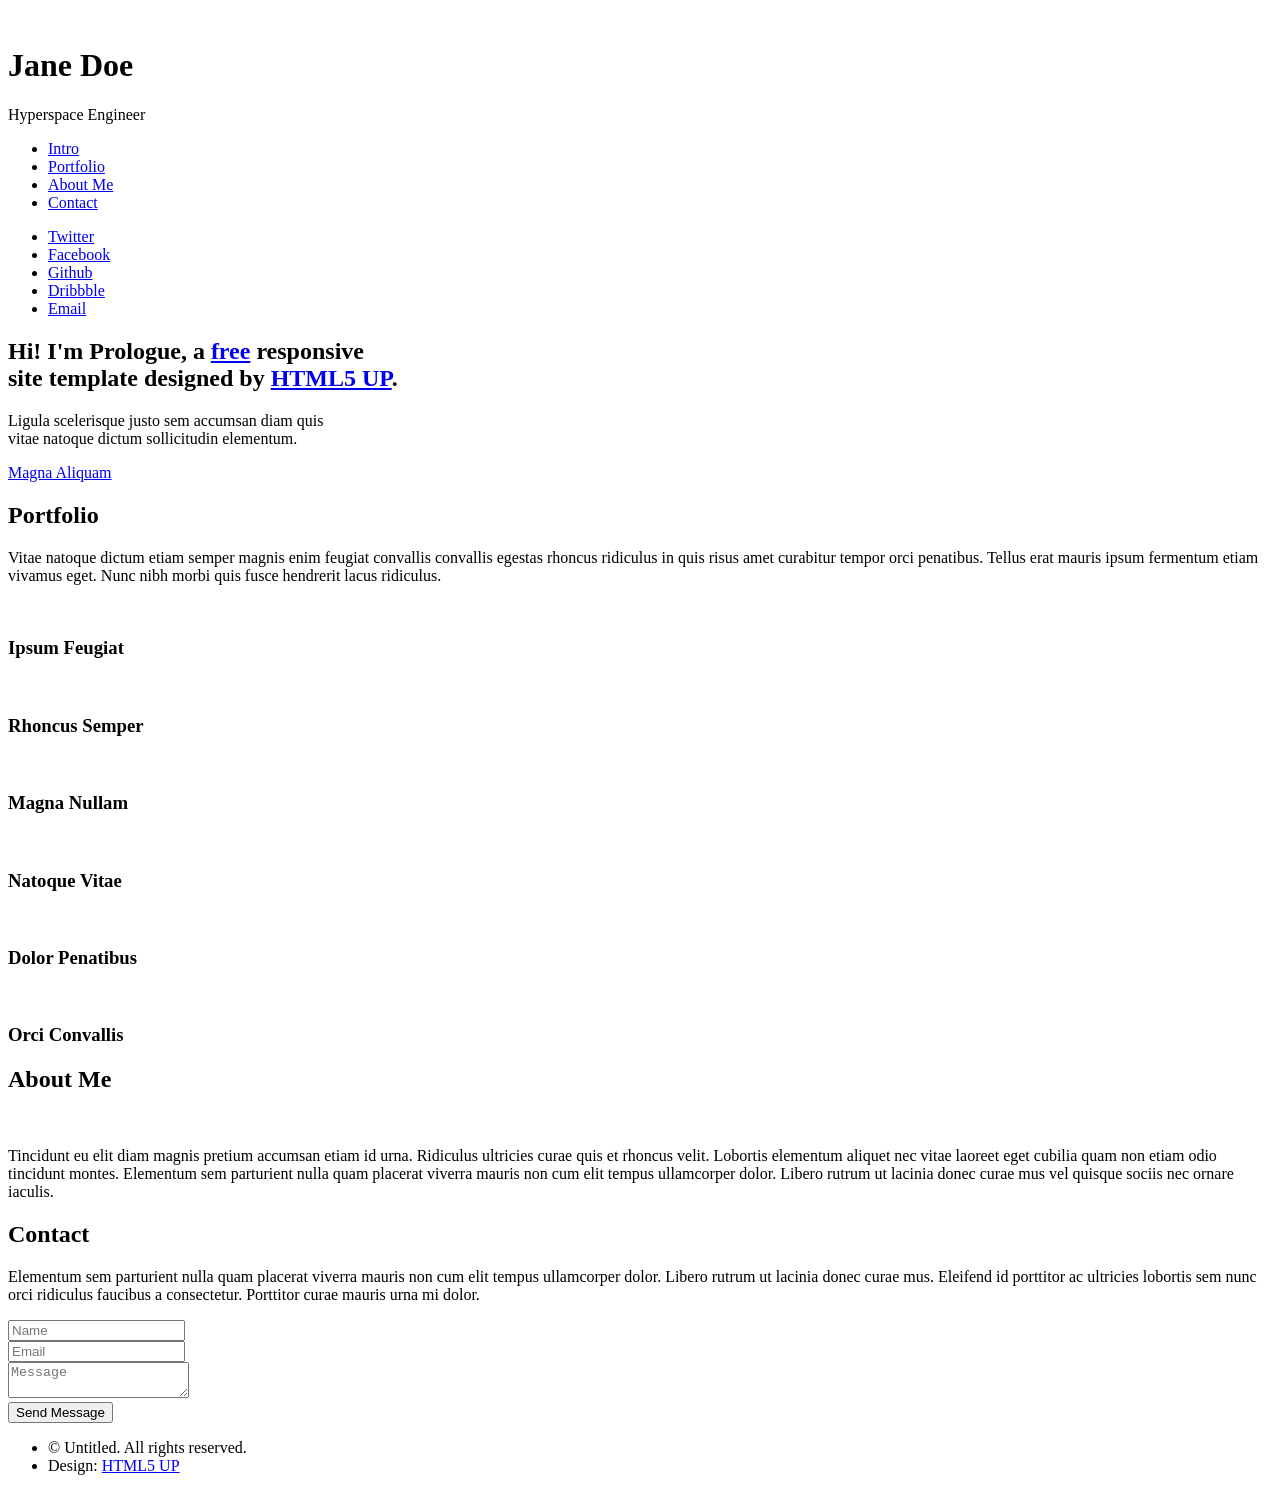
==== index.html @ d353c800 "first commit" ====
<!DOCTYPE HTML>
<!--
	Prologue by HTML5 UP
	html5up.net | @ajlkn
	Free for personal and commercial use under the CCA 3.0 license (html5up.net/license)
-->
<html>
	<head>
		<title>Prologue by HTML5 UP</title>
		<meta charset="utf-8" />
		<meta name="viewport" content="width=device-width, initial-scale=1, user-scalable=no" />
		<link rel="stylesheet" href="assets/css/main.css" />
	</head>
	<body class="is-preload">

		<!-- Header -->
			<div id="header">

				<div class="top">

					<!-- Logo -->
						<div id="logo">
							<span class="image avatar48"><img src="images/avatar.jpg" alt="" /></span>
							<h1 id="title">Jane Doe</h1>
							<p>Hyperspace Engineer</p>
						</div>

					<!-- Nav -->
						<nav id="nav">
							<ul>
								<li><a href="#top" id="top-link"><span class="icon solid fa-home">Intro</span></a></li>
								<li><a href="#portfolio" id="portfolio-link"><span class="icon solid fa-th">Portfolio</span></a></li>
								<li><a href="#about" id="about-link"><span class="icon solid fa-user">About Me</span></a></li>
								<li><a href="#contact" id="contact-link"><span class="icon solid fa-envelope">Contact</span></a></li>
							</ul>
						</nav>

				</div>

				<div class="bottom">

					<!-- Social Icons -->
						<ul class="icons">
							<li><a href="#" class="icon brands fa-twitter"><span class="label">Twitter</span></a></li>
							<li><a href="#" class="icon brands fa-facebook-f"><span class="label">Facebook</span></a></li>
							<li><a href="#" class="icon brands fa-github"><span class="label">Github</span></a></li>
							<li><a href="#" class="icon brands fa-dribbble"><span class="label">Dribbble</span></a></li>
							<li><a href="#" class="icon solid fa-envelope"><span class="label">Email</span></a></li>
						</ul>

				</div>

			</div>

		<!-- Main -->
			<div id="main">

				<!-- Intro -->
					<section id="top" class="one dark cover">
						<div class="container">

							<header>
								<h2 class="alt">Hi! I'm <strong>Prologue</strong>, a <a href="http://html5up.net/license">free</a> responsive<br />
								site template designed by <a href="http://html5up.net">HTML5 UP</a>.</h2>
								<p>Ligula scelerisque justo sem accumsan diam quis<br />
								vitae natoque dictum sollicitudin elementum.</p>
							</header>

							<footer>
								<a href="#portfolio" class="button scrolly">Magna Aliquam</a>
							</footer>

						</div>
					</section>

				<!-- Portfolio -->
					<section id="portfolio" class="two">
						<div class="container">

							<header>
								<h2>Portfolio</h2>
							</header>

							<p>Vitae natoque dictum etiam semper magnis enim feugiat convallis convallis
							egestas rhoncus ridiculus in quis risus amet curabitur tempor orci penatibus.
							Tellus erat mauris ipsum fermentum etiam vivamus eget. Nunc nibh morbi quis
							fusce hendrerit lacus ridiculus.</p>

							<div class="row">
								<div class="col-4 col-12-mobile">
									<article class="item">
										<a href="#" class="image fit"><img src="images/pic02.jpg" alt="" /></a>
										<header>
											<h3>Ipsum Feugiat</h3>
										</header>
									</article>
									<article class="item">
										<a href="#" class="image fit"><img src="images/pic03.jpg" alt="" /></a>
										<header>
											<h3>Rhoncus Semper</h3>
										</header>
									</article>
								</div>
								<div class="col-4 col-12-mobile">
									<article class="item">
										<a href="#" class="image fit"><img src="images/pic04.jpg" alt="" /></a>
										<header>
											<h3>Magna Nullam</h3>
										</header>
									</article>
									<article class="item">
										<a href="#" class="image fit"><img src="images/pic05.jpg" alt="" /></a>
										<header>
											<h3>Natoque Vitae</h3>
										</header>
									</article>
								</div>
								<div class="col-4 col-12-mobile">
									<article class="item">
										<a href="#" class="image fit"><img src="images/pic06.jpg" alt="" /></a>
										<header>
											<h3>Dolor Penatibus</h3>
										</header>
									</article>
									<article class="item">
										<a href="#" class="image fit"><img src="images/pic07.jpg" alt="" /></a>
										<header>
											<h3>Orci Convallis</h3>
										</header>
									</article>
								</div>
							</div>

						</div>
					</section>

				<!-- About Me -->
					<section id="about" class="three">
						<div class="container">

							<header>
								<h2>About Me</h2>
							</header>

							<a href="#" class="image featured"><img src="images/pic08.jpg" alt="" /></a>

							<p>Tincidunt eu elit diam magnis pretium accumsan etiam id urna. Ridiculus
							ultricies curae quis et rhoncus velit. Lobortis elementum aliquet nec vitae
							laoreet eget cubilia quam non etiam odio tincidunt montes. Elementum sem
							parturient nulla quam placerat viverra mauris non cum elit tempus ullamcorper
							dolor. Libero rutrum ut lacinia donec curae mus vel quisque sociis nec
							ornare iaculis.</p>

						</div>
					</section>

				<!-- Contact -->
					<section id="contact" class="four">
						<div class="container">

							<header>
								<h2>Contact</h2>
							</header>

							<p>Elementum sem parturient nulla quam placerat viverra
							mauris non cum elit tempus ullamcorper dolor. Libero rutrum ut lacinia
							donec curae mus. Eleifend id porttitor ac ultricies lobortis sem nunc
							orci ridiculus faucibus a consectetur. Porttitor curae mauris urna mi dolor.</p>

							<form method="post" action="#">
								<div class="row">
									<div class="col-6 col-12-mobile"><input type="text" name="name" placeholder="Name" /></div>
									<div class="col-6 col-12-mobile"><input type="text" name="email" placeholder="Email" /></div>
									<div class="col-12">
										<textarea name="message" placeholder="Message"></textarea>
									</div>
									<div class="col-12">
										<input type="submit" value="Send Message" />
									</div>
								</div>
							</form>

						</div>
					</section>

			</div>

		<!-- Footer -->
			<div id="footer">

				<!-- Copyright -->
					<ul class="copyright">
						<li>&copy; Untitled. All rights reserved.</li><li>Design: <a href="http://html5up.net">HTML5 UP</a></li>
					</ul>

			</div>

		<!-- Scripts -->
			<script src="assets/js/jquery.min.js"></script>
			<script src="assets/js/jquery.scrolly.min.js"></script>
			<script src="assets/js/jquery.scrollex.min.js"></script>
			<script src="assets/js/browser.min.js"></script>
			<script src="assets/js/breakpoints.min.js"></script>
			<script src="assets/js/util.js"></script>
			<script src="assets/js/main.js"></script>

	</body>
</html>
---- assets/css/main.css ----
@import url("fontawesome-all.min.css");
@import url("https://fonts.googleapis.com/css?family=Source+Sans+Pro:300,300italic,400,600");

/*
	Prologue by HTML5 UP
	html5up.net | @ajlkn
	Free for personal and commercial use under the CCA 3.0 license (html5up.net/license)
*/

html, body, div, span, applet, object,
iframe, h1, h2, h3, h4, h5, h6, p, blockquote,
pre, a, abbr, acronym, address, big, cite,
code, del, dfn, em, img, ins, kbd, q, s, samp,
small, strike, strong, sub, sup, tt, var, b,
u, i, center, dl, dt, dd, ol, ul, li, fieldset,
form, label, legend, table, caption, tbody,
tfoot, thead, tr, th, td, article, aside,
canvas, details, embed, figure, figcaption,
footer, header, hgroup, menu, nav, output, ruby,
section, summary, time, mark, audio, video {
	margin: 0;
	padding: 0;
	border: 0;
	font-size: 100%;
	font: inherit;
	vertical-align: baseline;}

article, aside, details, figcaption, figure,
footer, header, hgroup, menu, nav, section {
	display: block;}

body {
	line-height: 1;
}

ol, ul {
	list-style: none;
}

blockquote, q {
	quotes: none;
}

	blockquote:before, blockquote:after, q:before, q:after {
		content: '';
		content: none;
	}

table {
	border-collapse: collapse;
	border-spacing: 0;
}

body {
	-webkit-text-size-adjust: none;
}

mark {
	background-color: transparent;
	color: inherit;
}

input::-moz-focus-inner {
	border: 0;
	padding: 0;
}

input, select, textarea {
	-moz-appearance: none;
	-webkit-appearance: none;
	-ms-appearance: none;
	appearance: none;
}

/* Basic */

	html {
		box-sizing: border-box;
	}

	*, *:before, *:after {
		box-sizing: inherit;
	}

	body {
		background: #fff;
		font-family: 'Source Sans Pro', sans-serif;
		font-size: 19pt;
		font-weight: 300;
		line-height: 1.75em;
		color: #888;
	}

		body.is-preload *, body.is-preload *:before, body.is-preload *:after {
			-moz-animation: none !important;
			-webkit-animation: none !important;
			-ms-animation: none !important;
			animation: none !important;
			-moz-transition: none !important;
			-webkit-transition: none !important;
			-ms-transition: none !important;
			transition: none !important;
		}

	input, textarea, select {
		font-family: 'Source Sans Pro', sans-serif;
		font-size: 19pt;
		font-weight: 300;
		line-height: 1.75em;
		color: #888;
	}

	h1, h2, h3, h4, h5, h6 {
		font-weight: 300;
		color: #666;
		line-height: 1.5em;
	}

	h1 a, h2 a, h3 a, h4 a, h5 a, h6 a {
		color: inherit;
		text-decoration: none;
	}

		h1 a strong, h2 a strong, h3 a strong, h4 a strong, h5 a strong, h6 a strong {
			color: #333;
		}

	h2 {
		font-size: 2em;
		letter-spacing: -1px;
	}

		h2.alt {
			color: #888;
		}

			h2.alt strong {
				color: #666;
			}

	h3 {
		font-size: 1.5em;
	}

	header {
		margin: 0 0 2em 0;
	}

		header > p {
			margin: 1em 0 0 0;
		}

	footer {
		margin: 2em 0 0 0;
	}

	strong, b {
		font-weight: 300;
		color: #666;
	}

	em, i {
		font-style: italic;
	}

	a {
		text-decoration: none;
		color: inherit;
		border-bottom: dotted 1px rgba(128, 128, 128, 0.5);
		-moz-transition: color 0.35s ease-in-out, border-bottom-color 0.35s ease-in-out;
		-webkit-transition: color 0.35s ease-in-out, border-bottom-color 0.35s ease-in-out;
		-ms-transition: color 0.35s ease-in-out, border-bottom-color 0.35s ease-in-out;
		transition: color 0.35s ease-in-out, border-bottom-color 0.35s ease-in-out;
		outline: 0;
	}

		a:hover {
			color: #E27689;
			border-bottom-color: rgba(255, 255, 255, 0);
		}

	sub {
		position: relative;
		top: 0.5em;
		font-size: 0.8em;
	}

	sup {
		position: relative;
		top: -0.5em;
		font-size: 0.8em;
	}

	hr {
		border: 0;
		border-top: solid 1px #ddd;
	}

	blockquote {
		border-left: solid 0.5em #ddd;
		padding: 1em 0 1em 2em;
		font-style: italic;
	}

	p, ul, ol, dl, table {
		margin-bottom: 2em;
	}

	br.clear {
		clear: both;
	}

/* Container */

	.container {
		margin: 0 auto;
		max-width: 100%;
		width: 1400px;
	}

		@media screen and (min-width: 961px) and (max-width: 1880px) {

			.container {
				width: 1200px;
			}

		}

		@media screen and (min-width: 961px) and (max-width: 1620px) {

			.container {
				width: 960px;
			}

		}

		@media screen and (min-width: 961px) and (max-width: 1320px) {

			.container {
				width: 100%;
			}

		}

		@media screen and (max-width: 960px) {

			.container {
				width: 100%;
			}

		}

		@media screen and (max-width: 736px) {

			.container {
				width: 100%;
			}

		}

/* Row */

	.row {
		display: flex;
		flex-wrap: wrap;
		box-sizing: border-box;
		align-items: stretch;
	}

		.row > * {
			box-sizing: border-box;
		}

		.row.gtr-uniform > * > :last-child {
			margin-bottom: 0;
		}

		.row.aln-left {
			justify-content: flex-start;
		}

		.row.aln-center {
			justify-content: center;
		}

		.row.aln-right {
			justify-content: flex-end;
		}

		.row.aln-top {
			align-items: flex-start;
		}

		.row.aln-middle {
			align-items: center;
		}

		.row.aln-bottom {
			align-items: flex-end;
		}

		.row > .imp {
			order: -1;
		}

		.row > .col-1 {
			width: 8.33333%;
		}

		.row > .off-1 {
			margin-left: 8.33333%;
		}

		.row > .col-2 {
			width: 16.66667%;
		}

		.row > .off-2 {
			margin-left: 16.66667%;
		}

		.row > .col-3 {
			width: 25%;
		}

		.row > .off-3 {
			margin-left: 25%;
		}

		.row > .col-4 {
			width: 33.33333%;
		}

		.row > .off-4 {
			margin-left: 33.33333%;
		}

		.row > .col-5 {
			width: 41.66667%;
		}

		.row > .off-5 {
			margin-left: 41.66667%;
		}

		.row > .col-6 {
			width: 50%;
		}

		.row > .off-6 {
			margin-left: 50%;
		}

		.row > .col-7 {
			width: 58.33333%;
		}

		.row > .off-7 {
			margin-left: 58.33333%;
		}

		.row > .col-8 {
			width: 66.66667%;
		}

		.row > .off-8 {
			margin-left: 66.66667%;
		}

		.row > .col-9 {
			width: 75%;
		}

		.row > .off-9 {
			margin-left: 75%;
		}

		.row > .col-10 {
			width: 83.33333%;
		}

		.row > .off-10 {
			margin-left: 83.33333%;
		}

		.row > .col-11 {
			width: 91.66667%;
		}

		.row > .off-11 {
			margin-left: 91.66667%;
		}

		.row > .col-12 {
			width: 100%;
		}

		.row > .off-12 {
			margin-left: 100%;
		}

		.row.gtr-0 {
			margin-top: 0px;
			margin-left: 0px;
		}

			.row.gtr-0 > * {
				padding: 0px 0 0 0px;
			}

			.row.gtr-0.gtr-uniform {
				margin-top: 0px;
			}

				.row.gtr-0.gtr-uniform > * {
					padding-top: 0px;
				}

		.row.gtr-25 {
			margin-top: -10px;
			margin-left: -10px;
		}

			.row.gtr-25 > * {
				padding: 10px 0 0 10px;
			}

			.row.gtr-25.gtr-uniform {
				margin-top: -10px;
			}

				.row.gtr-25.gtr-uniform > * {
					padding-top: 10px;
				}

		.row.gtr-50 {
			margin-top: -20px;
			margin-left: -20px;
		}

			.row.gtr-50 > * {
				padding: 20px 0 0 20px;
			}

			.row.gtr-50.gtr-uniform {
				margin-top: -20px;
			}

				.row.gtr-50.gtr-uniform > * {
					padding-top: 20px;
				}

		.row {
			margin-top: -40px;
			margin-left: -40px;
		}

			.row > * {
				padding: 40px 0 0 40px;
			}

			.row.gtr-uniform {
				margin-top: -40px;
			}

				.row.gtr-uniform > * {
					padding-top: 40px;
				}

		.row.gtr-150 {
			margin-top: -60px;
			margin-left: -60px;
		}

			.row.gtr-150 > * {
				padding: 60px 0 0 60px;
			}

			.row.gtr-150.gtr-uniform {
				margin-top: -60px;
			}

				.row.gtr-150.gtr-uniform > * {
					padding-top: 60px;
				}

		.row.gtr-200 {
			margin-top: -80px;
			margin-left: -80px;
		}

			.row.gtr-200 > * {
				padding: 80px 0 0 80px;
			}

			.row.gtr-200.gtr-uniform {
				margin-top: -80px;
			}

				.row.gtr-200.gtr-uniform > * {
					padding-top: 80px;
				}

		@media screen and (min-width: 961px) and (max-width: 1880px) {

			.row {
				display: flex;
				flex-wrap: wrap;
				box-sizing: border-box;
				align-items: stretch;
			}

				.row > * {
					box-sizing: border-box;
				}

				.row.gtr-uniform > * > :last-child {
					margin-bottom: 0;
				}

				.row.aln-left {
					justify-content: flex-start;
				}

				.row.aln-center {
					justify-content: center;
				}

				.row.aln-right {
					justify-content: flex-end;
				}

				.row.aln-top {
					align-items: flex-start;
				}

				.row.aln-middle {
					align-items: center;
				}

				.row.aln-bottom {
					align-items: flex-end;
				}

				.row > .imp-wide {
					order: -1;
				}

				.row > .col-1-wide {
					width: 8.33333%;
				}

				.row > .off-1-wide {
					margin-left: 8.33333%;
				}

				.row > .col-2-wide {
					width: 16.66667%;
				}

				.row > .off-2-wide {
					margin-left: 16.66667%;
				}

				.row > .col-3-wide {
					width: 25%;
				}

				.row > .off-3-wide {
					margin-left: 25%;
				}

				.row > .col-4-wide {
					width: 33.33333%;
				}

				.row > .off-4-wide {
					margin-left: 33.33333%;
				}

				.row > .col-5-wide {
					width: 41.66667%;
				}

				.row > .off-5-wide {
					margin-left: 41.66667%;
				}

				.row > .col-6-wide {
					width: 50%;
				}

				.row > .off-6-wide {
					margin-left: 50%;
				}

				.row > .col-7-wide {
					width: 58.33333%;
				}

				.row > .off-7-wide {
					margin-left: 58.33333%;
				}

				.row > .col-8-wide {
					width: 66.66667%;
				}

				.row > .off-8-wide {
					margin-left: 66.66667%;
				}

				.row > .col-9-wide {
					width: 75%;
				}

				.row > .off-9-wide {
					margin-left: 75%;
				}

				.row > .col-10-wide {
					width: 83.33333%;
				}

				.row > .off-10-wide {
					margin-left: 83.33333%;
				}

				.row > .col-11-wide {
					width: 91.66667%;
				}

				.row > .off-11-wide {
					margin-left: 91.66667%;
				}

				.row > .col-12-wide {
					width: 100%;
				}

				.row > .off-12-wide {
					margin-left: 100%;
				}

				.row.gtr-0 {
					margin-top: 0px;
					margin-left: 0px;
				}

					.row.gtr-0 > * {
						padding: 0px 0 0 0px;
					}

					.row.gtr-0.gtr-uniform {
						margin-top: 0px;
					}

						.row.gtr-0.gtr-uniform > * {
							padding-top: 0px;
						}

				.row.gtr-25 {
					margin-top: -10px;
					margin-left: -10px;
				}

					.row.gtr-25 > * {
						padding: 10px 0 0 10px;
					}

					.row.gtr-25.gtr-uniform {
						margin-top: -10px;
					}

						.row.gtr-25.gtr-uniform > * {
							padding-top: 10px;
						}

				.row.gtr-50 {
					margin-top: -20px;
					margin-left: -20px;
				}

					.row.gtr-50 > * {
						padding: 20px 0 0 20px;
					}

					.row.gtr-50.gtr-uniform {
						margin-top: -20px;
					}

						.row.gtr-50.gtr-uniform > * {
							padding-top: 20px;
						}

				.row {
					margin-top: -40px;
					margin-left: -40px;
				}

					.row > * {
						padding: 40px 0 0 40px;
					}

					.row.gtr-uniform {
						margin-top: -40px;
					}

						.row.gtr-uniform > * {
							padding-top: 40px;
						}

				.row.gtr-150 {
					margin-top: -60px;
					margin-left: -60px;
				}

					.row.gtr-150 > * {
						padding: 60px 0 0 60px;
					}

					.row.gtr-150.gtr-uniform {
						margin-top: -60px;
					}

						.row.gtr-150.gtr-uniform > * {
							padding-top: 60px;
						}

				.row.gtr-200 {
					margin-top: -80px;
					margin-left: -80px;
				}

					.row.gtr-200 > * {
						padding: 80px 0 0 80px;
					}

					.row.gtr-200.gtr-uniform {
						margin-top: -80px;
					}

						.row.gtr-200.gtr-uniform > * {
							padding-top: 80px;
						}

		}

		@media screen and (min-width: 961px) and (max-width: 1620px) {

			.row {
				display: flex;
				flex-wrap: wrap;
				box-sizing: border-box;
				align-items: stretch;
			}

				.row > * {
					box-sizing: border-box;
				}

				.row.gtr-uniform > * > :last-child {
					margin-bottom: 0;
				}

				.row.aln-left {
					justify-content: flex-start;
				}

				.row.aln-center {
					justify-content: center;
				}

				.row.aln-right {
					justify-content: flex-end;
				}

				.row.aln-top {
					align-items: flex-start;
				}

				.row.aln-middle {
					align-items: center;
				}

				.row.aln-bottom {
					align-items: flex-end;
				}

				.row > .imp-normal {
					order: -1;
				}

				.row > .col-1-normal {
					width: 8.33333%;
				}

				.row > .off-1-normal {
					margin-left: 8.33333%;
				}

				.row > .col-2-normal {
					width: 16.66667%;
				}

				.row > .off-2-normal {
					margin-left: 16.66667%;
				}

				.row > .col-3-normal {
					width: 25%;
				}

				.row > .off-3-normal {
					margin-left: 25%;
				}

				.row > .col-4-normal {
					width: 33.33333%;
				}

				.row > .off-4-normal {
					margin-left: 33.33333%;
				}

				.row > .col-5-normal {
					width: 41.66667%;
				}

				.row > .off-5-normal {
					margin-left: 41.66667%;
				}

				.row > .col-6-normal {
					width: 50%;
				}

				.row > .off-6-normal {
					margin-left: 50%;
				}

				.row > .col-7-normal {
					width: 58.33333%;
				}

				.row > .off-7-normal {
					margin-left: 58.33333%;
				}

				.row > .col-8-normal {
					width: 66.66667%;
				}

				.row > .off-8-normal {
					margin-left: 66.66667%;
				}

				.row > .col-9-normal {
					width: 75%;
				}

				.row > .off-9-normal {
					margin-left: 75%;
				}

				.row > .col-10-normal {
					width: 83.33333%;
				}

				.row > .off-10-normal {
					margin-left: 83.33333%;
				}

				.row > .col-11-normal {
					width: 91.66667%;
				}

				.row > .off-11-normal {
					margin-left: 91.66667%;
				}

				.row > .col-12-normal {
					width: 100%;
				}

				.row > .off-12-normal {
					margin-left: 100%;
				}

				.row.gtr-0 {
					margin-top: 0px;
					margin-left: 0px;
				}

					.row.gtr-0 > * {
						padding: 0px 0 0 0px;
					}

					.row.gtr-0.gtr-uniform {
						margin-top: 0px;
					}

						.row.gtr-0.gtr-uniform > * {
							padding-top: 0px;
						}

				.row.gtr-25 {
					margin-top: -10px;
					margin-left: -10px;
				}

					.row.gtr-25 > * {
						padding: 10px 0 0 10px;
					}

					.row.gtr-25.gtr-uniform {
						margin-top: -10px;
					}

						.row.gtr-25.gtr-uniform > * {
							padding-top: 10px;
						}

				.row.gtr-50 {
					margin-top: -20px;
					margin-left: -20px;
				}

					.row.gtr-50 > * {
						padding: 20px 0 0 20px;
					}

					.row.gtr-50.gtr-uniform {
						margin-top: -20px;
					}

						.row.gtr-50.gtr-uniform > * {
							padding-top: 20px;
						}

				.row {
					margin-top: -40px;
					margin-left: -40px;
				}

					.row > * {
						padding: 40px 0 0 40px;
					}

					.row.gtr-uniform {
						margin-top: -40px;
					}

						.row.gtr-uniform > * {
							padding-top: 40px;
						}

				.row.gtr-150 {
					margin-top: -60px;
					margin-left: -60px;
				}

					.row.gtr-150 > * {
						padding: 60px 0 0 60px;
					}

					.row.gtr-150.gtr-uniform {
						margin-top: -60px;
					}

						.row.gtr-150.gtr-uniform > * {
							padding-top: 60px;
						}

				.row.gtr-200 {
					margin-top: -80px;
					margin-left: -80px;
				}

					.row.gtr-200 > * {
						padding: 80px 0 0 80px;
					}

					.row.gtr-200.gtr-uniform {
						margin-top: -80px;
					}

						.row.gtr-200.gtr-uniform > * {
							padding-top: 80px;
						}

		}

		@media screen and (min-width: 961px) and (max-width: 1320px) {

			.row {
				display: flex;
				flex-wrap: wrap;
				box-sizing: border-box;
				align-items: stretch;
			}

				.row > * {
					box-sizing: border-box;
				}

				.row.gtr-uniform > * > :last-child {
					margin-bottom: 0;
				}

				.row.aln-left {
					justify-content: flex-start;
				}

				.row.aln-center {
					justify-content: center;
				}

				.row.aln-right {
					justify-content: flex-end;
				}

				.row.aln-top {
					align-items: flex-start;
				}

				.row.aln-middle {
					align-items: center;
				}

				.row.aln-bottom {
					align-items: flex-end;
				}

				.row > .imp-narrow {
					order: -1;
				}

				.row > .col-1-narrow {
					width: 8.33333%;
				}

				.row > .off-1-narrow {
					margin-left: 8.33333%;
				}

				.row > .col-2-narrow {
					width: 16.66667%;
				}

				.row > .off-2-narrow {
					margin-left: 16.66667%;
				}

				.row > .col-3-narrow {
					width: 25%;
				}

				.row > .off-3-narrow {
					margin-left: 25%;
				}

				.row > .col-4-narrow {
					width: 33.33333%;
				}

				.row > .off-4-narrow {
					margin-left: 33.33333%;
				}

				.row > .col-5-narrow {
					width: 41.66667%;
				}

				.row > .off-5-narrow {
					margin-left: 41.66667%;
				}

				.row > .col-6-narrow {
					width: 50%;
				}

				.row > .off-6-narrow {
					margin-left: 50%;
				}

				.row > .col-7-narrow {
					width: 58.33333%;
				}

				.row > .off-7-narrow {
					margin-left: 58.33333%;
				}

				.row > .col-8-narrow {
					width: 66.66667%;
				}

				.row > .off-8-narrow {
					margin-left: 66.66667%;
				}

				.row > .col-9-narrow {
					width: 75%;
				}

				.row > .off-9-narrow {
					margin-left: 75%;
				}

				.row > .col-10-narrow {
					width: 83.33333%;
				}

				.row > .off-10-narrow {
					margin-left: 83.33333%;
				}

				.row > .col-11-narrow {
					width: 91.66667%;
				}

				.row > .off-11-narrow {
					margin-left: 91.66667%;
				}

				.row > .col-12-narrow {
					width: 100%;
				}

				.row > .off-12-narrow {
					margin-left: 100%;
				}

				.row.gtr-0 {
					margin-top: 0px;
					margin-left: 0px;
				}

					.row.gtr-0 > * {
						padding: 0px 0 0 0px;
					}

					.row.gtr-0.gtr-uniform {
						margin-top: 0px;
					}

						.row.gtr-0.gtr-uniform > * {
							padding-top: 0px;
						}

				.row.gtr-25 {
					margin-top: -5px;
					margin-left: -5px;
				}

					.row.gtr-25 > * {
						padding: 5px 0 0 5px;
					}

					.row.gtr-25.gtr-uniform {
						margin-top: -5px;
					}

						.row.gtr-25.gtr-uniform > * {
							padding-top: 5px;
						}

				.row.gtr-50 {
					margin-top: -10px;
					margin-left: -10px;
				}

					.row.gtr-50 > * {
						padding: 10px 0 0 10px;
					}

					.row.gtr-50.gtr-uniform {
						margin-top: -10px;
					}

						.row.gtr-50.gtr-uniform > * {
							padding-top: 10px;
						}

				.row {
					margin-top: -20px;
					margin-left: -20px;
				}

					.row > * {
						padding: 20px 0 0 20px;
					}

					.row.gtr-uniform {
						margin-top: -20px;
					}

						.row.gtr-uniform > * {
							padding-top: 20px;
						}

				.row.gtr-150 {
					margin-top: -30px;
					margin-left: -30px;
				}

					.row.gtr-150 > * {
						padding: 30px 0 0 30px;
					}

					.row.gtr-150.gtr-uniform {
						margin-top: -30px;
					}

						.row.gtr-150.gtr-uniform > * {
							padding-top: 30px;
						}

				.row.gtr-200 {
					margin-top: -40px;
					margin-left: -40px;
				}

					.row.gtr-200 > * {
						padding: 40px 0 0 40px;
					}

					.row.gtr-200.gtr-uniform {
						margin-top: -40px;
					}

						.row.gtr-200.gtr-uniform > * {
							padding-top: 40px;
						}

		}

		@media screen and (max-width: 960px) {

			.row {
				display: flex;
				flex-wrap: wrap;
				box-sizing: border-box;
				align-items: stretch;
			}

				.row > * {
					box-sizing: border-box;
				}

				.row.gtr-uniform > * > :last-child {
					margin-bottom: 0;
				}

				.row.aln-left {
					justify-content: flex-start;
				}

				.row.aln-center {
					justify-content: center;
				}

				.row.aln-right {
					justify-content: flex-end;
				}

				.row.aln-top {
					align-items: flex-start;
				}

				.row.aln-middle {
					align-items: center;
				}

				.row.aln-bottom {
					align-items: flex-end;
				}

				.row > .imp-narrower {
					order: -1;
				}

				.row > .col-1-narrower {
					width: 8.33333%;
				}

				.row > .off-1-narrower {
					margin-left: 8.33333%;
				}

				.row > .col-2-narrower {
					width: 16.66667%;
				}

				.row > .off-2-narrower {
					margin-left: 16.66667%;
				}

				.row > .col-3-narrower {
					width: 25%;
				}

				.row > .off-3-narrower {
					margin-left: 25%;
				}

				.row > .col-4-narrower {
					width: 33.33333%;
				}

				.row > .off-4-narrower {
					margin-left: 33.33333%;
				}

				.row > .col-5-narrower {
					width: 41.66667%;
				}

				.row > .off-5-narrower {
					margin-left: 41.66667%;
				}

				.row > .col-6-narrower {
					width: 50%;
				}

				.row > .off-6-narrower {
					margin-left: 50%;
				}

				.row > .col-7-narrower {
					width: 58.33333%;
				}

				.row > .off-7-narrower {
					margin-left: 58.33333%;
				}

				.row > .col-8-narrower {
					width: 66.66667%;
				}

				.row > .off-8-narrower {
					margin-left: 66.66667%;
				}

				.row > .col-9-narrower {
					width: 75%;
				}

				.row > .off-9-narrower {
					margin-left: 75%;
				}

				.row > .col-10-narrower {
					width: 83.33333%;
				}

				.row > .off-10-narrower {
					margin-left: 83.33333%;
				}

				.row > .col-11-narrower {
					width: 91.66667%;
				}

				.row > .off-11-narrower {
					margin-left: 91.66667%;
				}

				.row > .col-12-narrower {
					width: 100%;
				}

				.row > .off-12-narrower {
					margin-left: 100%;
				}

				.row.gtr-0 {
					margin-top: 0px;
					margin-left: 0px;
				}

					.row.gtr-0 > * {
						padding: 0px 0 0 0px;
					}

					.row.gtr-0.gtr-uniform {
						margin-top: 0px;
					}

						.row.gtr-0.gtr-uniform > * {
							padding-top: 0px;
						}

				.row.gtr-25 {
					margin-top: -5px;
					margin-left: -5px;
				}

					.row.gtr-25 > * {
						padding: 5px 0 0 5px;
					}

					.row.gtr-25.gtr-uniform {
						margin-top: -5px;
					}

						.row.gtr-25.gtr-uniform > * {
							padding-top: 5px;
						}

				.row.gtr-50 {
					margin-top: -10px;
					margin-left: -10px;
				}

					.row.gtr-50 > * {
						padding: 10px 0 0 10px;
					}

					.row.gtr-50.gtr-uniform {
						margin-top: -10px;
					}

						.row.gtr-50.gtr-uniform > * {
							padding-top: 10px;
						}

				.row {
					margin-top: -20px;
					margin-left: -20px;
				}

					.row > * {
						padding: 20px 0 0 20px;
					}

					.row.gtr-uniform {
						margin-top: -20px;
					}

						.row.gtr-uniform > * {
							padding-top: 20px;
						}

				.row.gtr-150 {
					margin-top: -30px;
					margin-left: -30px;
				}

					.row.gtr-150 > * {
						padding: 30px 0 0 30px;
					}

					.row.gtr-150.gtr-uniform {
						margin-top: -30px;
					}

						.row.gtr-150.gtr-uniform > * {
							padding-top: 30px;
						}

				.row.gtr-200 {
					margin-top: -40px;
					margin-left: -40px;
				}

					.row.gtr-200 > * {
						padding: 40px 0 0 40px;
					}

					.row.gtr-200.gtr-uniform {
						margin-top: -40px;
					}

						.row.gtr-200.gtr-uniform > * {
							padding-top: 40px;
						}

		}

		@media screen and (max-width: 736px) {

			.row {
				display: flex;
				flex-wrap: wrap;
				box-sizing: border-box;
				align-items: stretch;
			}

				.row > * {
					box-sizing: border-box;
				}

				.row.gtr-uniform > * > :last-child {
					margin-bottom: 0;
				}

				.row.aln-left {
					justify-content: flex-start;
				}

				.row.aln-center {
					justify-content: center;
				}

				.row.aln-right {
					justify-content: flex-end;
				}

				.row.aln-top {
					align-items: flex-start;
				}

				.row.aln-middle {
					align-items: center;
				}

				.row.aln-bottom {
					align-items: flex-end;
				}

				.row > .imp-mobile {
					order: -1;
				}

				.row > .col-1-mobile {
					width: 8.33333%;
				}

				.row > .off-1-mobile {
					margin-left: 8.33333%;
				}

				.row > .col-2-mobile {
					width: 16.66667%;
				}

				.row > .off-2-mobile {
					margin-left: 16.66667%;
				}

				.row > .col-3-mobile {
					width: 25%;
				}

				.row > .off-3-mobile {
					margin-left: 25%;
				}

				.row > .col-4-mobile {
					width: 33.33333%;
				}

				.row > .off-4-mobile {
					margin-left: 33.33333%;
				}

				.row > .col-5-mobile {
					width: 41.66667%;
				}

				.row > .off-5-mobile {
					margin-left: 41.66667%;
				}

				.row > .col-6-mobile {
					width: 50%;
				}

				.row > .off-6-mobile {
					margin-left: 50%;
				}

				.row > .col-7-mobile {
					width: 58.33333%;
				}

				.row > .off-7-mobile {
					margin-left: 58.33333%;
				}

				.row > .col-8-mobile {
					width: 66.66667%;
				}

				.row > .off-8-mobile {
					margin-left: 66.66667%;
				}

				.row > .col-9-mobile {
					width: 75%;
				}

				.row > .off-9-mobile {
					margin-left: 75%;
				}

				.row > .col-10-mobile {
					width: 83.33333%;
				}

				.row > .off-10-mobile {
					margin-left: 83.33333%;
				}

				.row > .col-11-mobile {
					width: 91.66667%;
				}

				.row > .off-11-mobile {
					margin-left: 91.66667%;
				}

				.row > .col-12-mobile {
					width: 100%;
				}

				.row > .off-12-mobile {
					margin-left: 100%;
				}

				.row.gtr-0 {
					margin-top: 0px;
					margin-left: 0px;
				}

					.row.gtr-0 > * {
						padding: 0px 0 0 0px;
					}

					.row.gtr-0.gtr-uniform {
						margin-top: 0px;
					}

						.row.gtr-0.gtr-uniform > * {
							padding-top: 0px;
						}

				.row.gtr-25 {
					margin-top: -5px;
					margin-left: -5px;
				}

					.row.gtr-25 > * {
						padding: 5px 0 0 5px;
					}

					.row.gtr-25.gtr-uniform {
						margin-top: -5px;
					}

						.row.gtr-25.gtr-uniform > * {
							padding-top: 5px;
						}

				.row.gtr-50 {
					margin-top: -10px;
					margin-left: -10px;
				}

					.row.gtr-50 > * {
						padding: 10px 0 0 10px;
					}

					.row.gtr-50.gtr-uniform {
						margin-top: -10px;
					}

						.row.gtr-50.gtr-uniform > * {
							padding-top: 10px;
						}

				.row {
					margin-top: -20px;
					margin-left: -20px;
				}

					.row > * {
						padding: 20px 0 0 20px;
					}

					.row.gtr-uniform {
						margin-top: -20px;
					}

						.row.gtr-uniform > * {
							padding-top: 20px;
						}

				.row.gtr-150 {
					margin-top: -30px;
					margin-left: -30px;
				}

					.row.gtr-150 > * {
						padding: 30px 0 0 30px;
					}

					.row.gtr-150.gtr-uniform {
						margin-top: -30px;
					}

						.row.gtr-150.gtr-uniform > * {
							padding-top: 30px;
						}

				.row.gtr-200 {
					margin-top: -40px;
					margin-left: -40px;
				}

					.row.gtr-200 > * {
						padding: 40px 0 0 40px;
					}

					.row.gtr-200.gtr-uniform {
						margin-top: -40px;
					}

						.row.gtr-200.gtr-uniform > * {
							padding-top: 40px;
						}

		}

/* Sections/Article */

	section, article {
		margin-bottom: 3em;
	}

		section > :last-child,
		section > .container, section:last-child, article > :last-child,
		article > .container, article:last-child {
			margin-bottom: 0;
		}

		.row > section, .row > article {
			margin-bottom: 0;
		}

/* Image */

	.image {
		display: inline-block;
		border: 0;
	}

		.image img {
			display: block;
			width: 100%;
		}

		.image.avatar48 {
			width: 48px;
			height: 48px;
			background: #f00;
		}

			.image.avatar48 img {
				width: 48px;
				height: 48px;
			}

		.image.fit {
			display: block;
			width: 100%;
		}

		.image.featured {
			display: block;
			width: 100%;
			margin: 0 0 2em 0;
		}

		.image.left {
			float: left;
			margin: 0 2em 2em 0;
		}

		.image.centered {
			display: block;
			margin: 0 0 2em 0;
		}

			.image.centered img {
				margin: 0 auto;
				width: auto;
			}

/* List */

	ul {
		list-style: disc;
		padding-left: 1em;
	}

		ul li {
			padding-left: 0.5em;
		}

	ol {
		list-style: decimal;
		padding-left: 1.25em;
	}

		ol li {
			padding-left: 0.25em;
		}

/* Icons */

	ul.icons {
		cursor: default;
		list-style: none;
		padding-left: 0;
	}

		ul.icons li {
			display: inline-block;
			padding-left: 0;
		}

		ul.icons a {
			display: inline-block;
			width: 2em;
			height: 2em;
			line-height: 2em;
			text-align: center;
			border: 0;
		}

/* Form */

	form label {
		display: block;
		text-align: left;
		margin-bottom: 0.5em;
	}

	form input[type="text"],
	form input[type="email"],
	form input[type="password"],
	form select,
	form textarea {
		position: relative;
		-webkit-appearance: none;
		display: block;
		border: 0;
		outline: 0;
		background: #fff;
		background: rgba(255, 255, 255, 0.75);
		width: 100%;
		border-radius: 0.35em;
		padding: 0.75em 1em 0.75em 1em;
		box-shadow: inset 0 0.1em 0.1em 0 rgba(0, 0, 0, 0.05);
		border: solid 1px rgba(0, 0, 0, 0.15);
		-moz-transition: all 0.35s ease-in-out;
		-webkit-transition: all 0.35s ease-in-out;
		-ms-transition: all 0.35s ease-in-out;
		transition: all 0.35s ease-in-out;
	}

		form input[type="text"]:focus,
		form input[type="email"]:focus,
		form input[type="password"]:focus,
		form select:focus,
		form textarea:focus {
			box-shadow: 0 0 2px 1px #8ebebc;
			background: #fff;
		}

	form input[type="text"],
	form input[type="email"],
	form input[type="password"],
	form select {
		line-height: 1.25em;
	}

	form textarea {
		min-height: 14em;
	}

	form ::-webkit-input-placeholder {
		color: #555 !important;
	}

	form :-moz-placeholder {
		color: #555 !important;
	}

	form ::-moz-placeholder {
		color: #555 !important;
	}

	form :-ms-input-placeholder {
		color: #555 !important;
	}

	form ::-moz-focus-inner {
		border: 0;
	}

/* Table */

	table {
		width: 100%;
		text-align: left;
	}

		table tbody tr:nth-child(2n+2) {
			background: #f4f4f4;
		}

		table td {
			padding: 0.5em 1em 0.5em 1em;
		}

		table th {
			text-align: left;
			padding: 0.5em 1em 0.5em 1em;
			color: #fff;
			background: #222729 url("images/overlay.png");
		}

		table thead {
			background: #444;
			color: #fff;
		}

		table tfoot {
			background: #eee;
		}

/* Button */

	input[type="button"],
	input[type="submit"],
	input[type="reset"],
	button,
	.button {
		position: relative;
		display: inline-block;
		border-radius: 0.35em;
		color: #fff !important;
		text-decoration: none;
		padding: 0.75em 2.5em 0.75em 2.5em;
		background-color: #8ebebc;
		border: 0;
		cursor: pointer;
		background-image: -moz-linear-gradient(top, rgba(0, 0, 0, 0), rgba(0, 0, 0, 0.15)), url("images/overlay.png");
		background-image: -webkit-linear-gradient(top, rgba(0, 0, 0, 0), rgba(0, 0, 0, 0.15)), url("images/overlay.png");
		background-image: -ms-linear-gradient(top, rgba(0, 0, 0, 0), rgba(0, 0, 0, 0.15)), url("images/overlay.png");
		background-image: linear-gradient(top, rgba(0, 0, 0, 0), rgba(0, 0, 0, 0.15)), url("images/overlay.png");
		-moz-transition: background-color 0.35s ease-in-out;
		-webkit-transition: background-color 0.35s ease-in-out;
		-ms-transition: background-color 0.35s ease-in-out;
		transition: background-color 0.35s ease-in-out;
	}

		input[type="button"]:hover,
		input[type="submit"]:hover,
		input[type="reset"]:hover,
		button:hover,
		.button:hover {
			background-color: #9ececc;
		}

		input[type="button"]:active,
		input[type="submit"]:active,
		input[type="reset"]:active,
		button:active,
		.button:active {
			background-color: #7eaeac;
		}

/* Item */

	.item {
		box-shadow: 0 0.05em 0.15em 0 rgba(0, 0, 0, 0.05);
		margin-bottom: 40px;
	}

		.item header {
			background: #fff;
			margin: 0;
			padding: 1em 0 1em 0;
			font-size: 0.8em;
		}

			.item header h3 {
				font-size: 1em;
			}

/* Icons */

	.icon {
		text-decoration: none;
		text-decoration: none;
	}

		.icon:before {
			-moz-osx-font-smoothing: grayscale;
			-webkit-font-smoothing: antialiased;
			display: inline-block;
			font-style: normal;
			font-variant: normal;
			text-rendering: auto;
			line-height: 1;
			text-transform: none !important;
			font-family: 'Font Awesome 5 Free';
			font-weight: 400;
		}

		.icon:before {
			line-height: inherit;
		}

		.icon > .label {
			display: none;
		}

		.icon.solid:before {
			font-weight: 900;
		}

		.icon.brands:before {
			font-family: 'Font Awesome 5 Brands';
		}

/* Header */

	#header {
		display: -moz-flex;
		display: -webkit-flex;
		display: -ms-flex;
		display: flex;
		-moz-flex-direction: column;
		-webkit-flex-direction: column;
		-ms-flex-direction: column;
		flex-direction: column;
		-moz-justify-content: space-between;
		-webkit-justify-content: space-between;
		-ms-justify-content: space-between;
		justify-content: space-between;
		background: #222629 url("images/overlay.png");
		box-shadow: inset -0.25em 0 0.25em 0 rgba(0, 0, 0, 0.1);
		color: #fff;
		height: 100%;
		left: 0;
		overflow-y: auto;
		position: fixed;
		text-align: right;
		top: 0;
		width: 375px;
	}

		#header .top {
			-moz-flex-grow: 1;
			-webkit-flex-grow: 1;
			-ms-flex-grow: 1;
			flex-grow: 1;
		}

		#header .bottom {
			-moz-flex-shrink: 0;
			-webkit-flex-shrink: 0;
			-ms-flex-shrink: 0;
			flex-shrink: 0;
			padding: 1.5em 0 0.75em 0;
		}

			#header .bottom > :last-child {
				margin-bottom: 0;
			}

		#header .icons {
			font-size: 0.8em;
			text-align: center;
		}

			#header .icons a {
				color: #41484c;
				-moz-transition: color 0.35s ease-in-out;
				-webkit-transition: color 0.35s ease-in-out;
				-ms-transition: color 0.35s ease-in-out;
				transition: color 0.35s ease-in-out;
			}

				#header .icons a:hover {
					color: #fff;
				}

	#logo {
		position: relative;
		margin: 1.75em 1.5em 1.5em 1.5em;
		min-height: 48px;
		cursor: default;
	}

		#logo h1 {
			position: relative;
			color: #fff;
			font-weight: 600;
			font-size: 1em;
			line-height: 1em;
		}

		#logo p {
			position: relative;
			display: block;
			font-size: 0.6em;
			color: rgba(255, 255, 255, 0.5);
			line-height: 1.25em;
			margin: 0.5em 0 0 0;
		}

		#logo .image {
			position: absolute;
			left: 0;
			top: 0;
		}

	#nav ul {
		list-style: none;
		padding-left: 0;
		margin-bottom: 0;
	}

		#nav ul li {
			padding-left: 0;
		}

			#nav ul li a {
				display: block;
				padding: 0.5em 1.5em 0.5em 1.5em;
				color: rgba(255, 255, 255, 0.5);
				text-decoration: none;
				outline: 0;
				border: 0;
				-moz-transition: none;
				-webkit-transition: none;
				-ms-transition: none;
				transition: none;
			}

				#nav ul li a span {
					position: relative;
					display: block;
					font-size: 0.8em;
				}

					#nav ul li a span:before {
						position: absolute;
						left: 0;
						color: #41484c;
						text-align: center;
						width: 1.25em;
						line-height: 1.75em;
					}

				#nav ul li a.active {
					background: rgba(0, 0, 0, 0.15);
					box-shadow: inset 0 0 0.25em 0 rgba(0, 0, 0, 0.125);
					color: #fff;
				}

					#nav ul li a.active span:before {
						color: #e27689;
					}

/* Footer */

	#footer {
		margin-left: 375px;
		text-align: center;
		background-color: #dce3e2;
		padding: 3em 0 4em 0;
		box-shadow: inset 0 1px 0 0 rgba(0, 0, 0, 0.05), inset 0 0.1em 0.1em 0 rgba(0, 0, 0, 0.025);
		font-size: 0.8em;
	}

		#footer .copyright {
			cursor: default;
			margin: 0;
		}

			#footer .copyright li {
				display: inline-block;
				line-height: 1em;
				border-left: solid 1px rgba(128, 128, 128, 0.35);
				padding: 0 0 0 0.5em;
				margin: 0 0 0 0.5em;
			}

				#footer .copyright li:first-child {
					border-left: 0;
					padding-left: 0;
					margin-left: 0;
				}

/* Main */

	#main {
		margin-left: 375px;
	}

		#main > section {
			margin: 0;
			overflow: hidden;
			padding: 4em 0;
			box-shadow: inset 0 1px 0 0 rgba(0, 0, 0, 0.05), inset 0 0.1em 0.1em 0 rgba(0, 0, 0, 0.025);
			text-align: center;
			background-image: url("images/overlay.png");
		}

			#main > section.dark {
				color: #ddd;
				color: rgba(255, 255, 255, 0.75);
			}

				#main > section.dark h2, #main > section.dark h3, #main > section.dark h4, #main > section.dark h5, #main > section.dark h6 {
					color: inherit;
				}

				#main > section.dark strong {
					color: #fff;
					border-color: inherit;
				}

				#main > section.dark a {
					color: #fff;
					border-color: inherit;
				}

					#main > section.dark a:hover {
						border-bottom-color: rgba(255, 255, 255, 0);
					}

			#main > section.cover {
				padding: 10em 0;
				background-size: cover;
				background-position: center center;
			}

			#main > section.one {
				background-color: #81918E;
				background-image: url("../../images/banner.jpg");
			}

			#main > section.two {
				background-color: #f5fafa;
			}

			#main > section.three {
				background-color: #ecf1f1;
			}

			#main > section.four {
				background-color: #e8edec;
			}

/* Wide */

	@media screen and (min-width: 961px) and (max-width: 1880px) {

		/* Basic */

			body, input, textarea, select {
				font-size: 17pt;
			}

		/* Header */

			#header {
				width: 300px;
			}

		/* Footer */

			#footer {
				margin-left: 300px;
			}

		/* Main */

			#main {
				margin-left: 300px;
			}

	}

/* Normal */

	@media screen and (min-width: 961px) and (max-width: 1620px) {

		/* Main */

			#main > section {
				padding: 3em 0;
			}

			#main section.cover {
				padding: 5em 0;
			}

	}

/* Narrow */

	@media screen and (min-width: 961px) and (max-width: 1320px) {

		/* Basic */

			body, input, textarea, select {
				font-size: 16pt;
			}

			.container {
				padding: 0 2em 0 2em;
			}

		/* Icons */

			ul.icons li a {
				width: 1.75em;
			}

		/* Item */

			.item {
				margin-bottom: 20px;
			}

		/* Header */

			#header {
				width: 20%;
			}

			#logo .image {
				position: relative;
				margin: 0 0 0.5em 0;
			}

			#nav ul li a {
				font-size: 0.8em;
				padding-top: 0.5em;
				padding-bottom: 0.5em;
			}

				#nav ul li a span {
					padding-right: 2.25em;
				}

					#nav ul li a span:before {
						left: 100%;
						margin-left: -1.25em;
						line-height: 2.25em;
					}

		/* Footer */

			#footer {
				margin-left: 20%;
			}

		/* Main */

			#main {
				margin-left: 20%;
			}

	}

/* Narrower */

	#headerToggle {
		display: none;
	}

	@media screen and (max-width: 960px) {

		/* Basic */

			html, body {
				overflow-x: hidden;
			}

			body, input, textarea, select {
				font-size: 16pt;
			}

			header br {
				display: none;
			}

			.container {
				padding: 0 2em 0 2em;
			}

		/* Item */

			.item {
				margin-bottom: 15px;
			}

		/* Icons */

			ul.icons a {
				width: 1.75em;
				font-size: 1.25em;
			}

		/* Header */

			#header {
				-moz-backface-visibility: hidden;
				-webkit-backface-visibility: hidden;
				-ms-backface-visibility: hidden;
				backface-visibility: hidden;
				-moz-transform: translateX(-275px);
				-webkit-transform: translateX(-275px);
				-ms-transform: translateX(-275px);
				transform: translateX(-275px);
				-moz-transition: -moz-transform 0.5s ease;
				-webkit-transition: -webkit-transform 0.5s ease;
				-ms-transition: -ms-transform 0.5s ease;
				transition: transform 0.5s ease;
				-webkit-overflow-scrolling: touch;
				display: block;
				height: 100%;
				left: 0;
				overflow-y: auto;
				position: fixed;
				top: 0;
				width: 275px;
				z-index: 10002;
				width: 275px;
				background: #222729 url("images/overlay.png");
				box-shadow: inset -0.25em 0 0.25em 0 rgba(0, 0, 0, 0.125);
			}

				#header .top {
					position: relative;
				}

				#header .bottom {
					border-top: solid 1px rgba(255, 255, 255, 0.05);
					box-shadow: 0 -1px 0 0 rgba(0, 0, 0, 0.15);
					padding-top: 2em;
					margin-top: 2em;
					position: relative;
				}

			#logo {
				margin: 1.5em 1.25em 1.25em 1.25em;
			}

			#nav ul li a {
				padding: 0.5em 1.25em 0.5em 1.25em;
			}

			#headerToggle {
				-moz-backface-visibility: hidden;
				-webkit-backface-visibility: hidden;
				-ms-backface-visibility: hidden;
				backface-visibility: hidden;
				-moz-transition: -moz-transform 0.5s ease;
				-webkit-transition: -webkit-transform 0.5s ease;
				-ms-transition: -ms-transform 0.5s ease;
				transition: transform 0.5s ease;
				display: block;
				height: 2.25em;
				left: 0;
				position: fixed;
				top: 0;
				width: 3.25em;
				z-index: 10001;
			}

				#headerToggle .toggle {
					text-decoration: none;
					position: absolute;
					left: 0;
					top: 0;
					width: 100%;
					height: 100%;
					outline: 0;
					border: 0;
				}

					#headerToggle .toggle:before {
						-moz-osx-font-smoothing: grayscale;
						-webkit-font-smoothing: antialiased;
						display: inline-block;
						font-style: normal;
						font-variant: normal;
						text-rendering: auto;
						line-height: 1;
						text-transform: none !important;
						font-family: 'Font Awesome 5 Free';
						font-weight: 900;
					}

					#headerToggle .toggle:before {
						text-decoration: none;
						content: '\f0c9';
						color: #fff;
						font-size: 18px;
						background: rgba(128, 136, 144, 0.5);
						border-radius: 0.35em;
						text-align: center;
						position: absolute;
						left: 0.5em;
						top: 0.5em;
						display: block;
						width: 3.25em;
						height: 2.25em;
						line-height: 2.25em;
					}

			body.header-visible #main {
				-moz-transform: translateX(275px);
				-webkit-transform: translateX(275px);
				-ms-transform: translateX(275px);
				transform: translateX(275px);
			}

			body.header-visible #headerToggle {
				-moz-transform: translateX(275px);
				-webkit-transform: translateX(275px);
				-ms-transform: translateX(275px);
				transform: translateX(275px);
			}

			body.header-visible #header {
				-moz-transform: translateX(0);
				-webkit-transform: translateX(0);
				-ms-transform: translateX(0);
				transform: translateX(0);
			}

		/* Footer */

			#footer {
				margin-left: 0;
			}

		/* Main */

			#main {
				-moz-backface-visibility: hidden;
				-webkit-backface-visibility: hidden;
				-ms-backface-visibility: hidden;
				backface-visibility: hidden;
				-moz-transition: -moz-transform 0.5s ease;
				-webkit-transition: -webkit-transform 0.5s ease;
				-ms-transition: -ms-transform 0.5s ease;
				transition: transform 0.5s ease;
				padding-bottom: 1px;
				margin-left: 0;
			}

				#main > section {
					padding: 3em 0;
				}

				#main section.cover {
					padding: 4em 0;
				}

	}

/* Mobile */

	@media screen and (max-width: 736px) {

		/* Basic */

			body, input, textarea, select {
				font-size: 14pt;
			}

			h2 {
				font-size: 1.5em;
				letter-spacing: 0;
				font-weight: 300;
			}

			.container {
				padding: 0 15px 0 15px;
			}

		/* List */

			ul.icons a {
				width: 2em;
				font-size: 1.25em;
			}

		/* Main */

			#main > section {
				padding: 2em 0;
			}

			#main section.cover {
				padding: 4em 0em;
			}

				#main section.cover header {
					padding: 0 1em;
				}

		/* Footer */

			#footer .copyright li {
				display: block;
				line-height: 1.25em;
				border: 0;
				padding: 0;
				margin: 1em 0 0 0;
			}

				#footer .copyright li:first-child {
					margin-top: 0;
				}

	}
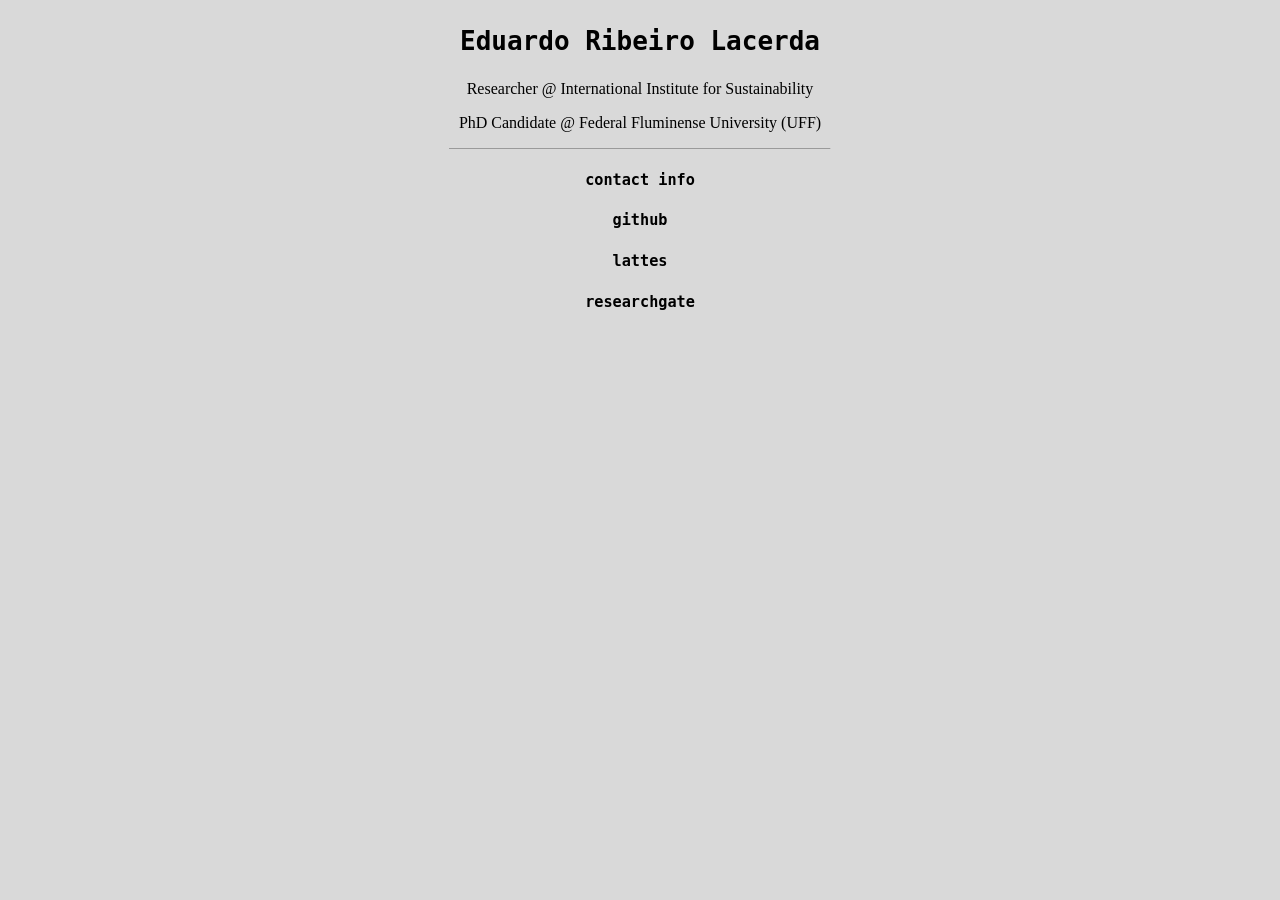
==== commit 6f282bca: "first update" ====
--- a/index.html
+++ b/index.html
@@ -1,208 +1,53 @@
 <!DOCTYPE HTML>
-<!--
-	Prologue by HTML5 UP
-	html5up.net | @ajlkn
-	Free for personal and commercial use under the CCA 3.0 license (html5up.net/license)
--->
 <html>
 	<head>
-		<title>Prologue by HTML5 UP</title>
+		<title>elacerda website</title>
 		<meta charset="utf-8" />
-		<meta name="viewport" content="width=device-width, initial-scale=1, user-scalable=no" />
-		<link rel="stylesheet" href="assets/css/main.css" />
 	</head>
-	<body class="is-preload">
 
-		<!-- Header -->
-			<div id="header">
+	<body bgcolor="#d9d9d9">
+		<center>
+			<h1><code>Eduardo Ribeiro Lacerda</code></h1>
+			<p>Researcher @ International Institute for Sustainability</p>
+			<p>PhD Candidate @ Federal Fluminense University (UFF)</p>
+			<hr width="30%" size="1"> 
+			
+			<h3><code><a href="./hp/info.html">contact info</a></code></h3>
 
-				<div class="top">
+			<h3><code><a 
+				target="_blank" rel="noopener noreferrer" 
+				href="https://github.com/sacridini">github</a></code></h3>
 
-					<!-- Logo -->
-						<div id="logo">
-							<span class="image avatar48"><img src="images/avatar.jpg" alt="" /></span>
-							<h1 id="title">Jane Doe</h1>
-							<p>Hyperspace Engineer</p>
-						</div>
+			<h3><code><a 
+				target="_blank" rel="noopener noreferrer" 
+				href="http://lattes.cnpq.br/0392869318849187">lattes</a></code></h3>
 
-					<!-- Nav -->
-						<nav id="nav">
-							<ul>
-								<li><a href="#top" id="top-link"><span class="icon solid fa-home">Intro</span></a></li>
-								<li><a href="#portfolio" id="portfolio-link"><span class="icon solid fa-th">Portfolio</span></a></li>
-								<li><a href="#about" id="about-link"><span class="icon solid fa-user">About Me</span></a></li>
-								<li><a href="#contact" id="contact-link"><span class="icon solid fa-envelope">Contact</span></a></li>
-							</ul>
-						</nav>
+			<h3><code><a 
+				target="_blank" rel="noopener noreferrer" 
+				href="https://www.researchgate.net/profile/Eduardo_Lacerda6">researchgate</a></code></h3>
 
-				</div>
 
-				<div class="bottom">
+		</center>
 
-					<!-- Social Icons -->
-						<ul class="icons">
-							<li><a href="#" class="icon brands fa-twitter"><span class="label">Twitter</span></a></li>
-							<li><a href="#" class="icon brands fa-facebook-f"><span class="label">Facebook</span></a></li>
-							<li><a href="#" class="icon brands fa-github"><span class="label">Github</span></a></li>
-							<li><a href="#" class="icon brands fa-dribbble"><span class="label">Dribbble</span></a></li>
-							<li><a href="#" class="icon solid fa-envelope"><span class="label">Email</span></a></li>
-						</ul>
+		<style>
+			a:link {
+			  color: black;
+			  background-color: transparent;
+			  text-decoration: none;
+			}
 
-				</div>
+			a:visited {
+			  color: black;
+			  background-color: transparent;
+			  text-decoration: none;
+			}
 
-			</div>
-
-		<!-- Main -->
-			<div id="main">
-
-				<!-- Intro -->
-					<section id="top" class="one dark cover">
-						<div class="container">
-
-							<header>
-								<h2 class="alt">Hi! I'm <strong>Prologue</strong>, a <a href="http://html5up.net/license">free</a> responsive<br />
-								site template designed by <a href="http://html5up.net">HTML5 UP</a>.</h2>
-								<p>Ligula scelerisque justo sem accumsan diam quis<br />
-								vitae natoque dictum sollicitudin elementum.</p>
-							</header>
-
-							<footer>
-								<a href="#portfolio" class="button scrolly">Magna Aliquam</a>
-							</footer>
-
-						</div>
-					</section>
-
-				<!-- Portfolio -->
-					<section id="portfolio" class="two">
-						<div class="container">
-
-							<header>
-								<h2>Portfolio</h2>
-							</header>
-
-							<p>Vitae natoque dictum etiam semper magnis enim feugiat convallis convallis
-							egestas rhoncus ridiculus in quis risus amet curabitur tempor orci penatibus.
-							Tellus erat mauris ipsum fermentum etiam vivamus eget. Nunc nibh morbi quis
-							fusce hendrerit lacus ridiculus.</p>
-
-							<div class="row">
-								<div class="col-4 col-12-mobile">
-									<article class="item">
-										<a href="#" class="image fit"><img src="images/pic02.jpg" alt="" /></a>
-										<header>
-											<h3>Ipsum Feugiat</h3>
-										</header>
-									</article>
-									<article class="item">
-										<a href="#" class="image fit"><img src="images/pic03.jpg" alt="" /></a>
-										<header>
-											<h3>Rhoncus Semper</h3>
-										</header>
-									</article>
-								</div>
-								<div class="col-4 col-12-mobile">
-									<article class="item">
-										<a href="#" class="image fit"><img src="images/pic04.jpg" alt="" /></a>
-										<header>
-											<h3>Magna Nullam</h3>
-										</header>
-									</article>
-									<article class="item">
-										<a href="#" class="image fit"><img src="images/pic05.jpg" alt="" /></a>
-										<header>
-											<h3>Natoque Vitae</h3>
-										</header>
-									</article>
-								</div>
-								<div class="col-4 col-12-mobile">
-									<article class="item">
-										<a href="#" class="image fit"><img src="images/pic06.jpg" alt="" /></a>
-										<header>
-											<h3>Dolor Penatibus</h3>
-										</header>
-									</article>
-									<article class="item">
-										<a href="#" class="image fit"><img src="images/pic07.jpg" alt="" /></a>
-										<header>
-											<h3>Orci Convallis</h3>
-										</header>
-									</article>
-								</div>
-							</div>
-
-						</div>
-					</section>
-
-				<!-- About Me -->
-					<section id="about" class="three">
-						<div class="container">
-
-							<header>
-								<h2>About Me</h2>
-							</header>
-
-							<a href="#" class="image featured"><img src="images/pic08.jpg" alt="" /></a>
-
-							<p>Tincidunt eu elit diam magnis pretium accumsan etiam id urna. Ridiculus
-							ultricies curae quis et rhoncus velit. Lobortis elementum aliquet nec vitae
-							laoreet eget cubilia quam non etiam odio tincidunt montes. Elementum sem
-							parturient nulla quam placerat viverra mauris non cum elit tempus ullamcorper
-							dolor. Libero rutrum ut lacinia donec curae mus vel quisque sociis nec
-							ornare iaculis.</p>
-
-						</div>
-					</section>
-
-				<!-- Contact -->
-					<section id="contact" class="four">
-						<div class="container">
-
-							<header>
-								<h2>Contact</h2>
-							</header>
-
-							<p>Elementum sem parturient nulla quam placerat viverra
-							mauris non cum elit tempus ullamcorper dolor. Libero rutrum ut lacinia
-							donec curae mus. Eleifend id porttitor ac ultricies lobortis sem nunc
-							orci ridiculus faucibus a consectetur. Porttitor curae mauris urna mi dolor.</p>
-
-							<form method="post" action="#">
-								<div class="row">
-									<div class="col-6 col-12-mobile"><input type="text" name="name" placeholder="Name" /></div>
-									<div class="col-6 col-12-mobile"><input type="text" name="email" placeholder="Email" /></div>
-									<div class="col-12">
-										<textarea name="message" placeholder="Message"></textarea>
-									</div>
-									<div class="col-12">
-										<input type="submit" value="Send Message" />
-									</div>
-								</div>
-							</form>
-
-						</div>
-					</section>
-
-			</div>
-
-		<!-- Footer -->
-			<div id="footer">
-
-				<!-- Copyright -->
-					<ul class="copyright">
-						<li>&copy; Untitled. All rights reserved.</li><li>Design: <a href="http://html5up.net">HTML5 UP</a></li>
-					</ul>
-
-			</div>
-
-		<!-- Scripts -->
-			<script src="assets/js/jquery.min.js"></script>
-			<script src="assets/js/jquery.scrolly.min.js"></script>
-			<script src="assets/js/jquery.scrollex.min.js"></script>
-			<script src="assets/js/browser.min.js"></script>
-			<script src="assets/js/breakpoints.min.js"></script>
-			<script src="assets/js/util.js"></script>
-			<script src="assets/js/main.js"></script>
+			a:hover {
+			  color: red;
+			  background-color: transparent;
+			  text-decoration: underline;
+			}
+		</style>
 
 	</body>
-</html>+</html>
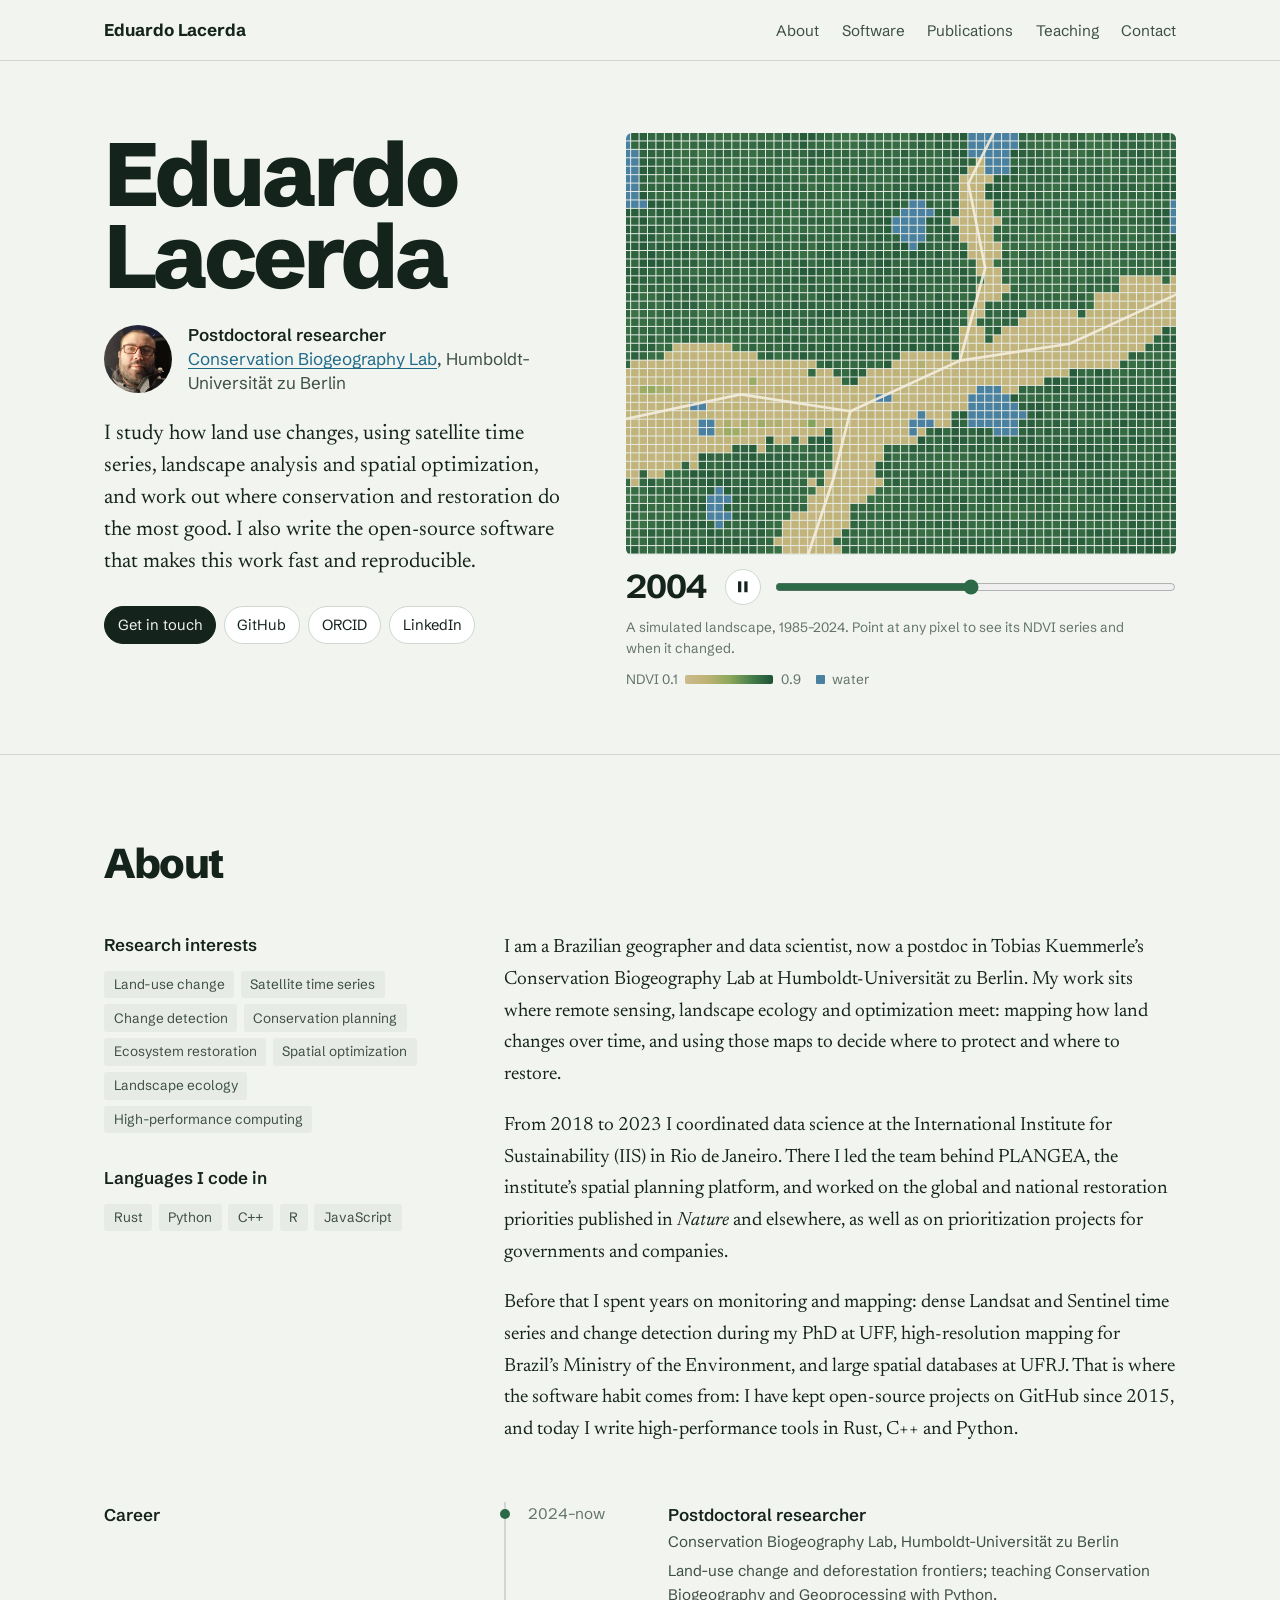
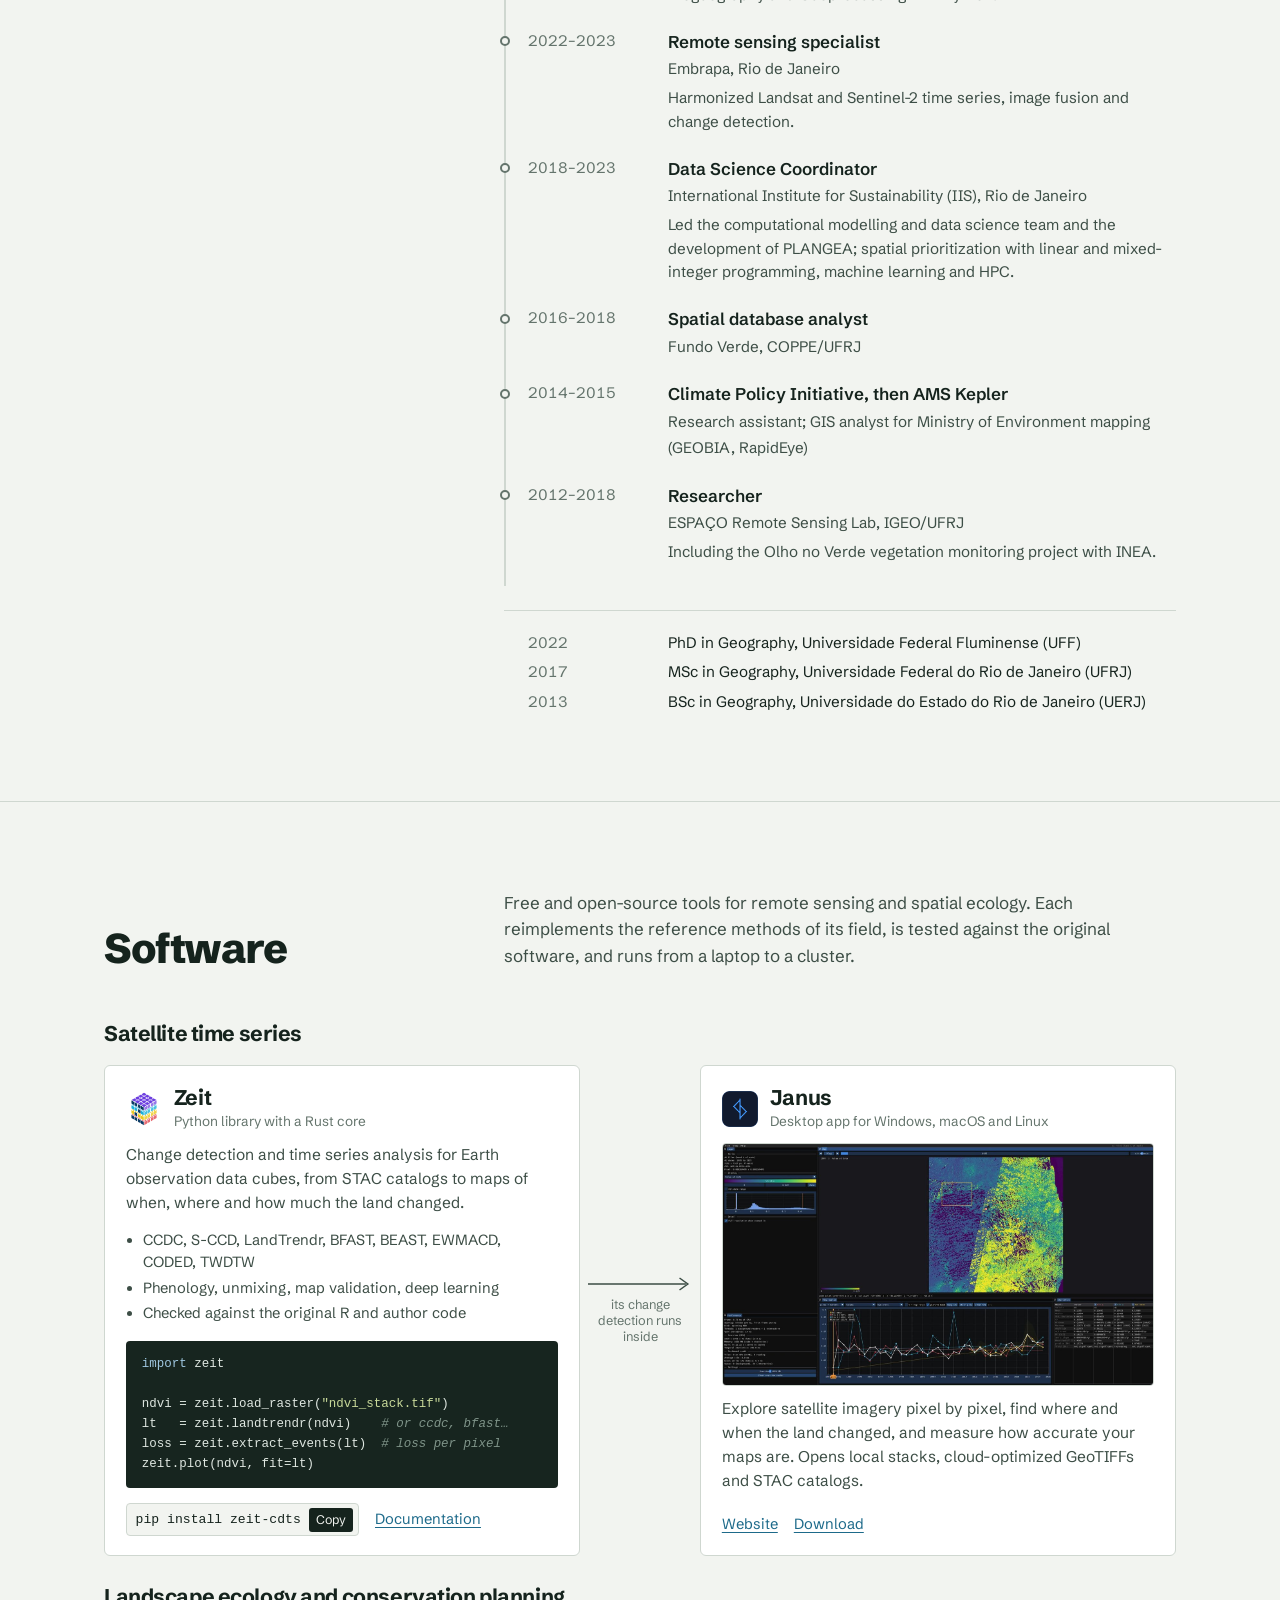
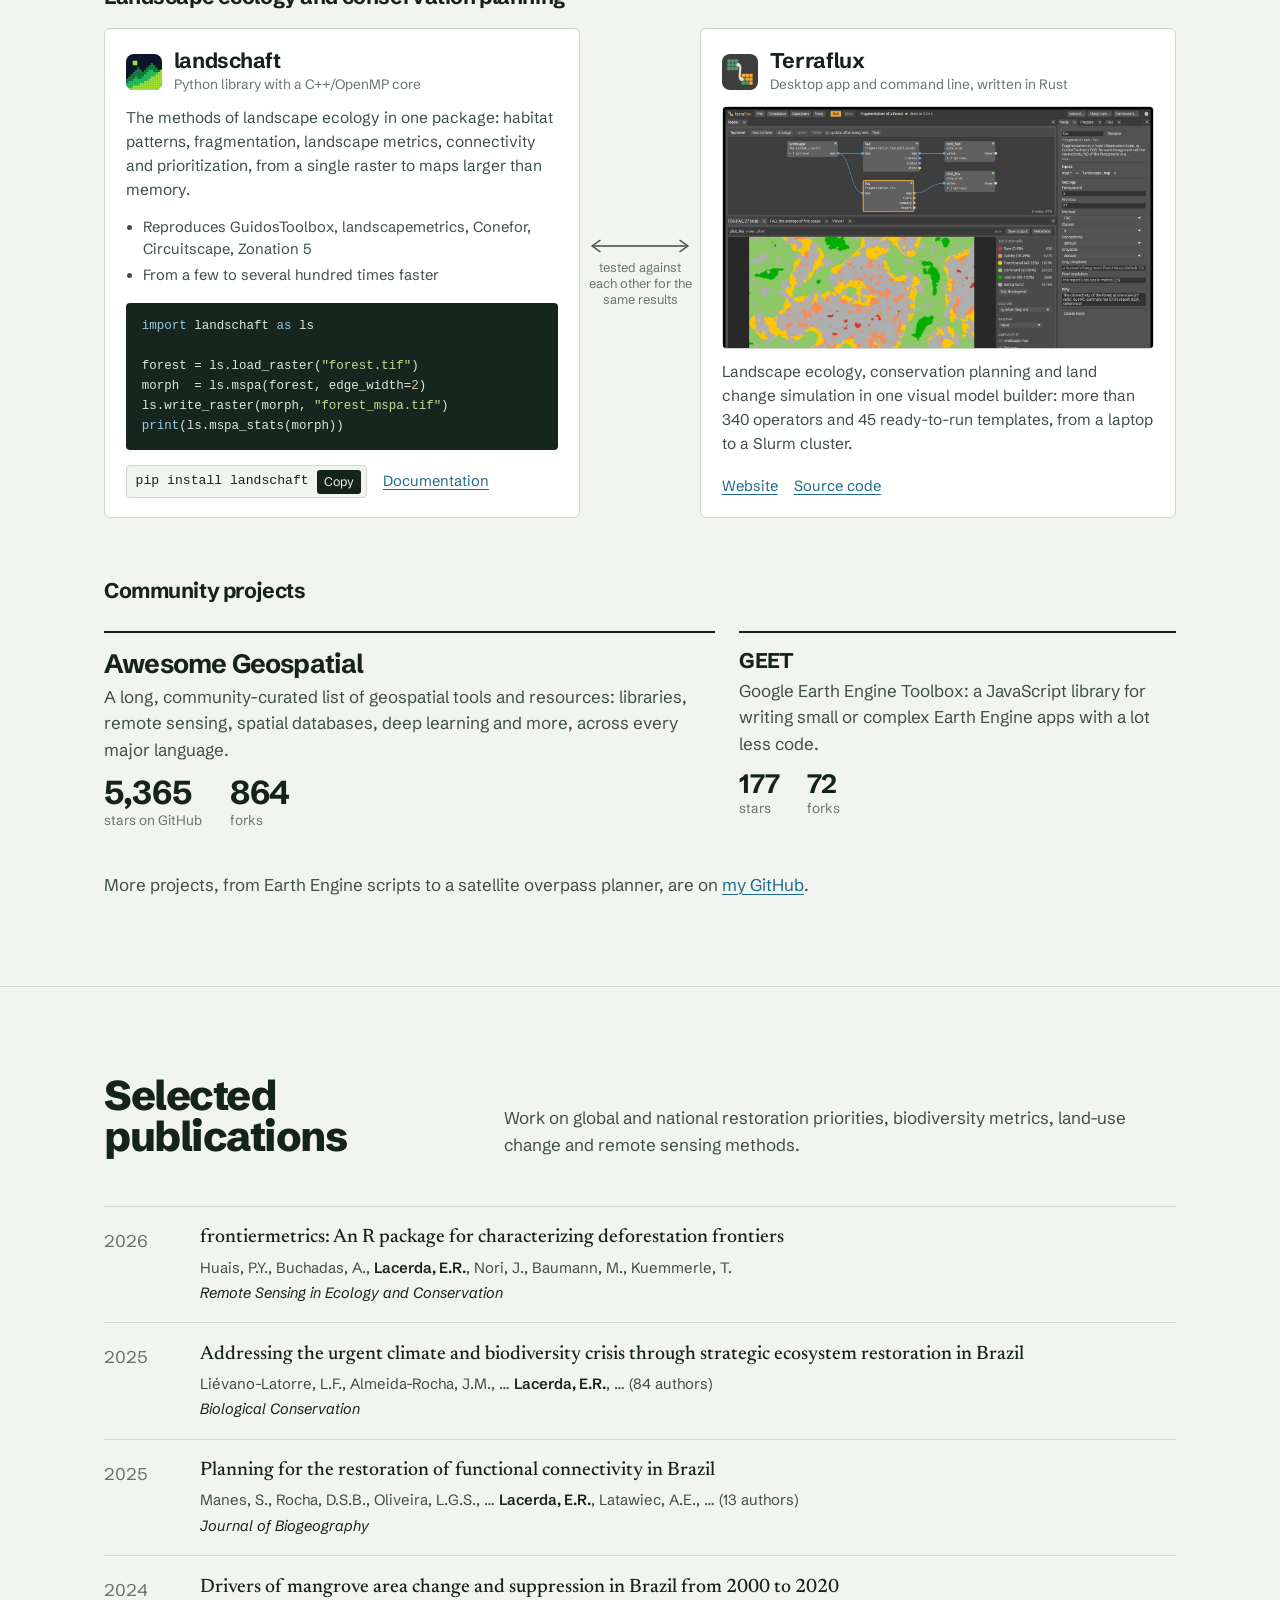
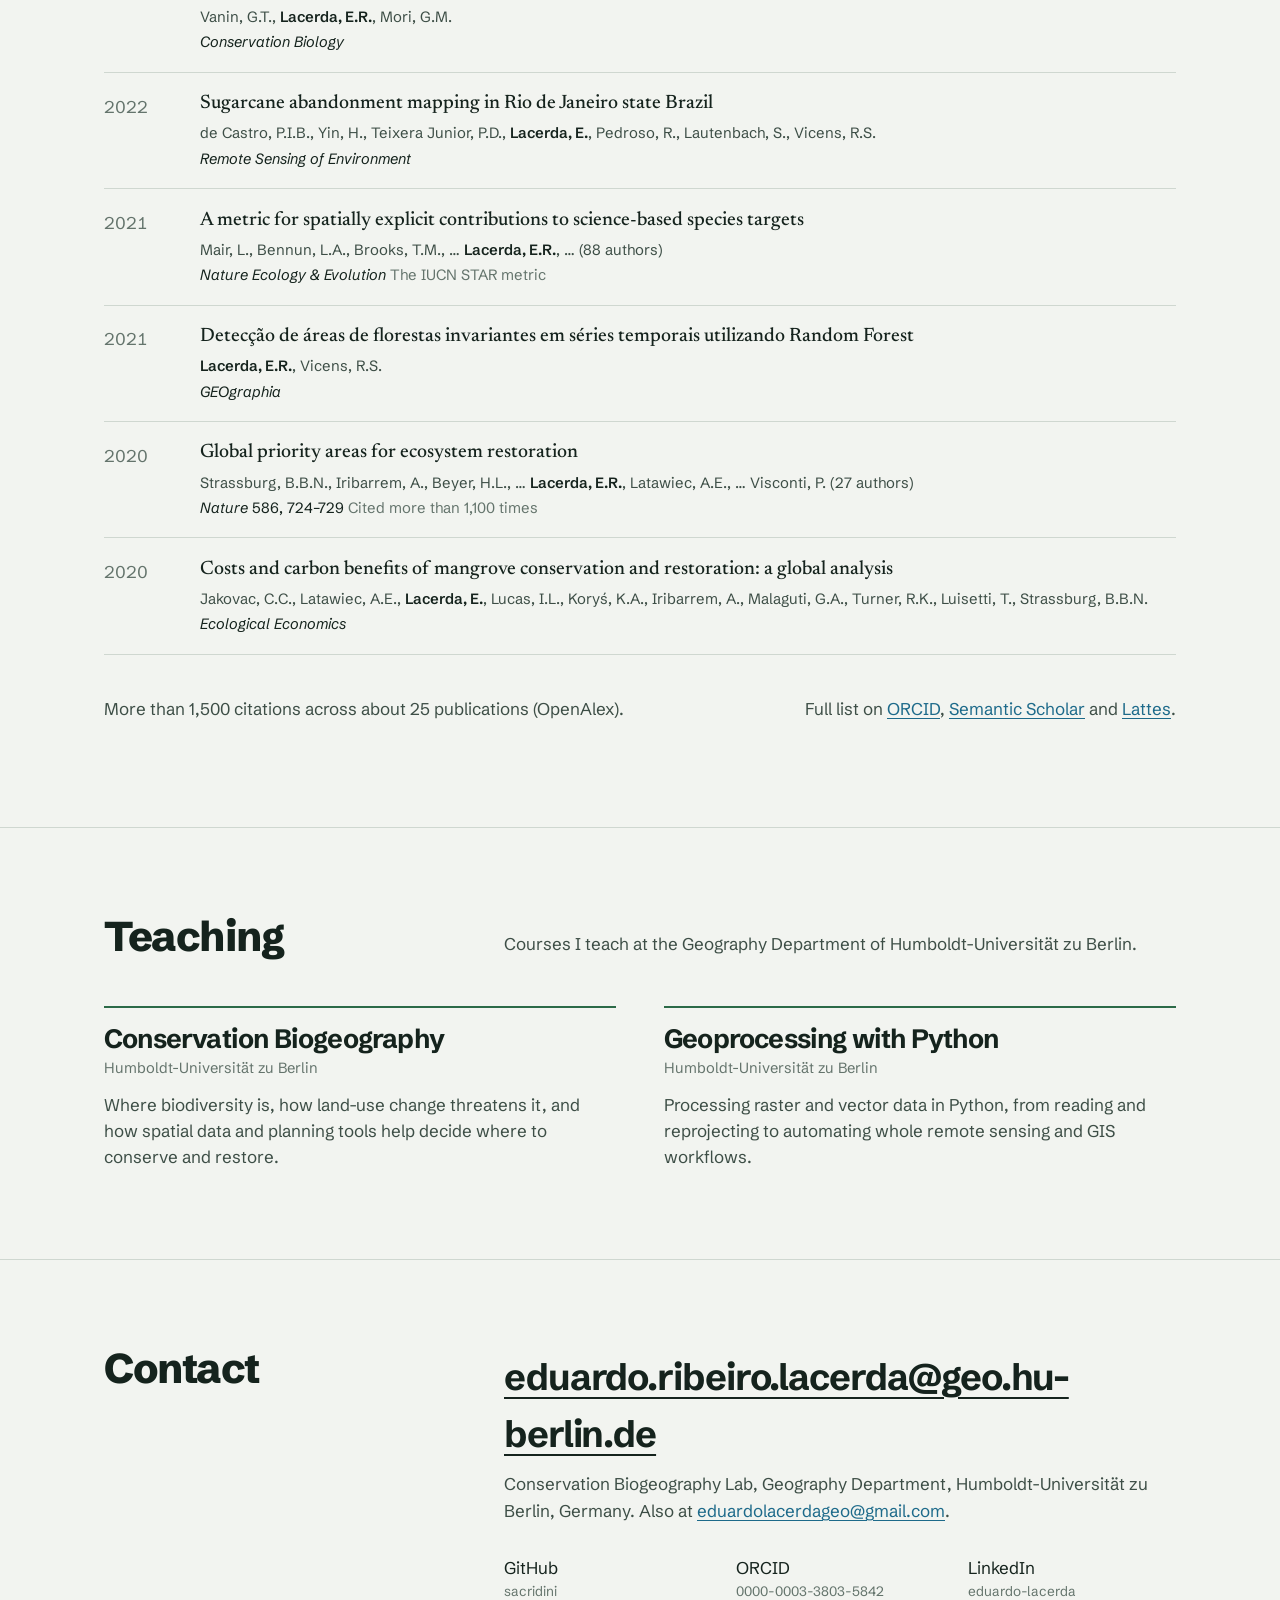
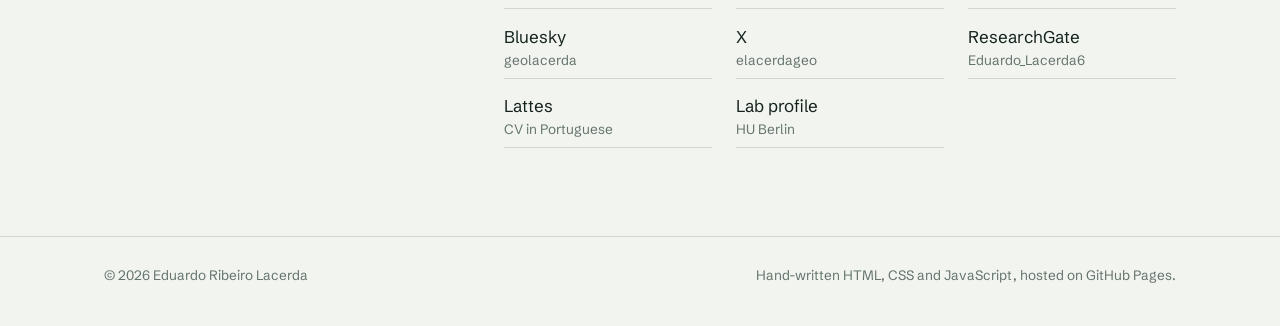
==== commit 5ffbd2c0: "Redesign personal website New single-page site: about and career, the six featured software projects" ====
--- a/index.html
+++ b/index.html
@@ -1,53 +1,514 @@
-<!DOCTYPE HTML>
-<html>
-	<head>
-		<title>elacerda website</title>
-		<meta charset="utf-8" />
-	</head>
-
-	<body bgcolor="#d9d9d9">
-		<center>
-			<h1><code>Eduardo Ribeiro Lacerda</code></h1>
-			<p>Researcher @ International Institute for Sustainability</p>
-			<p>PhD Candidate @ Federal Fluminense University (UFF)</p>
-			<hr width="30%" size="1"> 
-			
-			<h3><code><a href="./hp/info.html">contact info</a></code></h3>
-
-			<h3><code><a 
-				target="_blank" rel="noopener noreferrer" 
-				href="https://github.com/sacridini">github</a></code></h3>
-
-			<h3><code><a 
-				target="_blank" rel="noopener noreferrer" 
-				href="http://lattes.cnpq.br/0392869318849187">lattes</a></code></h3>
-
-			<h3><code><a 
-				target="_blank" rel="noopener noreferrer" 
-				href="https://www.researchgate.net/profile/Eduardo_Lacerda6">researchgate</a></code></h3>
-
-
-		</center>
-
-		<style>
-			a:link {
-			  color: black;
-			  background-color: transparent;
-			  text-decoration: none;
-			}
-
-			a:visited {
-			  color: black;
-			  background-color: transparent;
-			  text-decoration: none;
-			}
-
-			a:hover {
-			  color: red;
-			  background-color: transparent;
-			  text-decoration: underline;
-			}
-		</style>
-
-	</body>
+<!DOCTYPE html>
+<html lang="en">
+<head>
+  <meta charset="utf-8">
+  <meta name="viewport" content="width=device-width, initial-scale=1">
+  <title>Eduardo Lacerda · Conservation biogeography, remote sensing and open-source tools</title>
+  <meta name="description" content="Eduardo Ribeiro Lacerda is a postdoctoral researcher at the Conservation Biogeography Lab, Humboldt-Universität zu Berlin, working on land-use change, satellite time series and conservation and restoration planning, and the author of open-source geospatial tools.">
+  <meta name="author" content="Eduardo Ribeiro Lacerda">
+  <link rel="canonical" href="https://sacridini.github.io/">
+
+  <meta property="og:type" content="profile">
+  <meta property="og:title" content="Eduardo Lacerda">
+  <meta property="og:description" content="Postdoc at the Conservation Biogeography Lab, HU Berlin. Land-use change, satellite time series, conservation planning and open-source geospatial software.">
+  <meta property="og:url" content="https://sacridini.github.io/">
+  <meta property="og:image" content="https://sacridini.github.io/assets/img/eduardo.jpg">
+  <meta name="twitter:card" content="summary">
+  <meta name="twitter:site" content="@elacerdageo">
+
+  <link rel="icon" href="data:image/svg+xml,%3Csvg xmlns='http://www.w3.org/2000/svg' viewBox='0 0 4 4'%3E%3Crect width='2' height='2' fill='%231e5236'/%3E%3Crect x='2' width='2' height='2' fill='%23487f4c'/%3E%3Crect y='2' width='2' height='2' fill='%23bea976'/%3E%3Crect x='2' y='2' width='2' height='2' fill='%234a80a0'/%3E%3C/svg%3E">
+
+  <link rel="preconnect" href="https://fonts.googleapis.com">
+  <link rel="preconnect" href="https://fonts.gstatic.com" crossorigin>
+  <link href="https://fonts.googleapis.com/css2?family=Newsreader:ital,opsz,wght@0,6..72,400;0,6..72,500;1,6..72,400&family=Schibsted+Grotesk:wght@400;500;600;700;800&display=swap" rel="stylesheet">
+  <link rel="stylesheet" href="assets/css/style.css">
+
+  <script type="application/ld+json">
+  {
+    "@context": "https://schema.org",
+    "@type": "Person",
+    "name": "Eduardo Ribeiro Lacerda",
+    "jobTitle": "Postdoctoral researcher",
+    "affiliation": { "@type": "Organization", "name": "Conservation Biogeography Lab, Humboldt-Universität zu Berlin" },
+    "alumniOf": ["Universidade Federal Fluminense", "Universidade Federal do Rio de Janeiro", "Universidade do Estado do Rio de Janeiro"],
+    "url": "https://sacridini.github.io/",
+    "sameAs": [
+      "https://github.com/sacridini",
+      "https://orcid.org/0000-0003-3803-5842",
+      "https://www.linkedin.com/in/eduardo-lacerda-827819ba",
+      "https://bsky.app/profile/geolacerda.bsky.social"
+    ]
+  }
+  </script>
+</head>
+<body>
+  <a class="skip" href="#main">Skip to content</a>
+
+  <header class="site-head">
+    <div class="wrap">
+      <a class="mark" href="#top">Eduardo Lacerda</a>
+      <nav aria-label="Sections">
+        <ul>
+          <li><a href="#about">About</a></li>
+          <li><a href="#software">Software</a></li>
+          <li><a href="#publications">Publications</a></li>
+          <li><a href="#teaching">Teaching</a></li>
+          <li><a href="#contact">Contact</a></li>
+        </ul>
+      </nav>
+    </div>
+  </header>
+
+  <main id="main">
+
+    <!-- ============ hero ============ -->
+    <section class="hero" id="top">
+      <div class="wrap">
+        <div>
+          <h1><span>Eduardo</span><span>Lacerda</span></h1>
+          <div class="who">
+            <img src="assets/img/eduardo.jpg" alt="Portrait of Eduardo Lacerda" width="68" height="68">
+            <p><strong>Postdoctoral researcher</strong><br>
+              <a href="https://biogeo.pages.cms.hu-berlin.de/website/">Conservation Biogeography Lab</a>,
+              Humboldt-Universität zu Berlin</p>
+          </div>
+          <p class="lede">I study how land use changes, using satellite time series,
+            landscape analysis and spatial optimization, and work out where
+            conservation and restoration do the most good. I also write the
+            open-source software that makes this work fast and reproducible.</p>
+          <ul class="links">
+            <li><a class="primary" href="#contact">Get in touch</a></li>
+            <li><a href="https://github.com/sacridini">GitHub</a></li>
+            <li><a href="https://orcid.org/0000-0003-3803-5842">ORCID</a></li>
+            <li><a href="https://www.linkedin.com/in/eduardo-lacerda-827819ba">LinkedIn</a></li>
+          </ul>
+        </div>
+
+        <figure class="scene">
+          <div class="scene-frame">
+            <canvas id="landscape" role="img"
+              aria-label="Animated map of a simulated forest landscape from 1985 to 2024: a deforestation front spreads out from roads, part of the cleared land regrows, and a protected area stays forested."></canvas>
+            <div class="probe" id="probe" aria-live="polite"></div>
+          </div>
+          <div class="timebar">
+            <output class="year" id="year-out" for="year-slider">1985</output>
+            <button class="play" id="play" type="button" aria-label="Play 1985 to 2024"></button>
+            <input type="range" id="year-slider" min="1985" max="2024" step="1" value="1985" aria-label="Year">
+          </div>
+          <figcaption>
+            <p>A simulated landscape, 1985–2024. Point at any pixel to see its NDVI series and when it changed.</p>
+            <span class="legend" aria-hidden="true">NDVI 0.1 <span class="ramp"></span> 0.9 <span class="sw"></span> water</span>
+          </figcaption>
+        </figure>
+      </div>
+    </section>
+
+    <!-- ============ about ============ -->
+    <section class="block" id="about" aria-labelledby="about-h">
+      <div class="wrap">
+        <div class="block-head">
+          <h2 id="about-h">About</h2>
+        </div>
+
+        <div class="about">
+          <div class="prose">
+            <p>I am a Brazilian geographer and data scientist, now a postdoc in
+              Tobias Kuemmerle’s Conservation Biogeography Lab at Humboldt-Universität
+              zu Berlin. My work sits where remote sensing, landscape ecology and
+              optimization meet: mapping how land changes over time, and using
+              those maps to decide where to protect and where to restore.</p>
+            <p>From 2018 to 2023 I coordinated data science at the International
+              Institute for Sustainability (IIS) in Rio de Janeiro. There I led the
+              team behind PLANGEA, the institute’s spatial planning platform, and
+              worked on the global and national restoration priorities published
+              in <em>Nature</em> and elsewhere, as well as on prioritization projects
+              for governments and companies.</p>
+            <p>Before that I spent years on monitoring and mapping: dense
+              Landsat and Sentinel time series and change detection during my PhD
+              at UFF, high-resolution mapping for Brazil’s Ministry of the
+              Environment, and large spatial databases at UFRJ. That is where the
+              software habit comes from: I have kept open-source projects on GitHub
+              since 2015, and today I write high-performance tools in Rust, C++ and
+              Python.</p>
+          </div>
+          <aside>
+            <h3>Research interests</h3>
+            <ul class="tags">
+              <li>Land-use change</li>
+              <li>Satellite time series</li>
+              <li>Change detection</li>
+              <li>Conservation planning</li>
+              <li>Ecosystem restoration</li>
+              <li>Spatial optimization</li>
+              <li>Landscape ecology</li>
+              <li>High-performance computing</li>
+            </ul>
+            <h3>Languages I code in</h3>
+            <ul class="tags">
+              <li>Rust</li><li>Python</li><li>C++</li><li>R</li><li>JavaScript</li>
+            </ul>
+          </aside>
+        </div>
+
+        <div class="timeline-wrap">
+          <h3>Career</h3>
+          <div>
+            <ol class="timeline" reversed>
+              <li class="now">
+                <span class="when">2024–now</span>
+                <div class="what">
+                  <b>Postdoctoral researcher</b>
+                  <span>Conservation Biogeography Lab, Humboldt-Universität zu Berlin</span>
+                  <p>Land-use change and deforestation frontiers; teaching Conservation
+                    Biogeography and Geoprocessing with Python.</p>
+                </div>
+              </li>
+              <li>
+                <span class="when">2022–2023</span>
+                <div class="what">
+                  <b>Remote sensing specialist</b>
+                  <span>Embrapa, Rio de Janeiro</span>
+                  <p>Harmonized Landsat and Sentinel-2 time series, image fusion and
+                    change detection.</p>
+                </div>
+              </li>
+              <li>
+                <span class="when">2018–2023</span>
+                <div class="what">
+                  <b>Data Science Coordinator</b>
+                  <span>International Institute for Sustainability (IIS), Rio de Janeiro</span>
+                  <p>Led the computational modelling and data science team and the
+                    development of PLANGEA; spatial prioritization with linear and
+                    mixed-integer programming, machine learning and HPC.</p>
+                </div>
+              </li>
+              <li>
+                <span class="when">2016–2018</span>
+                <div class="what">
+                  <b>Spatial database analyst</b>
+                  <span>Fundo Verde, COPPE/UFRJ</span>
+                </div>
+              </li>
+              <li>
+                <span class="when">2014–2015</span>
+                <div class="what">
+                  <b>Climate Policy Initiative, then AMS Kepler</b>
+                  <span>Research assistant; GIS analyst for Ministry of Environment mapping (GEOBIA, RapidEye)</span>
+                </div>
+              </li>
+              <li>
+                <span class="when">2012–2018</span>
+                <div class="what">
+                  <b>Researcher</b>
+                  <span>ESPAÇO Remote Sensing Lab, IGEO/UFRJ</span>
+                  <p>Including the Olho no Verde vegetation monitoring project with INEA.</p>
+                </div>
+              </li>
+            </ol>
+            <ul class="edu" aria-label="Education">
+              <li><span class="when">2022</span><span>PhD in Geography, Universidade Federal Fluminense (UFF)</span></li>
+              <li><span class="when">2017</span><span>MSc in Geography, Universidade Federal do Rio de Janeiro (UFRJ)</span></li>
+              <li><span class="when">2013</span><span>BSc in Geography, Universidade do Estado do Rio de Janeiro (UERJ)</span></li>
+            </ul>
+          </div>
+        </div>
+      </div>
+    </section>
+
+    <!-- ============ software ============ -->
+    <section class="block" id="software" aria-labelledby="software-h">
+      <div class="wrap">
+        <div class="block-head">
+          <h2 id="software-h">Software</h2>
+          <p>Free and open-source tools for remote sensing and spatial ecology.
+            Each reimplements the reference methods of its field, is tested against
+            the original software, and runs from a laptop to a cluster.</p>
+        </div>
+
+        <div class="chain">
+          <h3 class="chain-label">Satellite time series</h3>
+          <article class="tool">
+            <div class="tool-top">
+              <img src="assets/img/zeit.png" alt="" width="36" height="36">
+              <div>
+                <h3><a href="https://github.com/sacridini/zeit-cdts">Zeit</a></h3>
+                <p class="kind">Python library with a Rust core</p>
+              </div>
+            </div>
+            <p>Change detection and time series analysis for Earth observation
+              data cubes, from STAC catalogs to maps of when, where and how much
+              the land changed.</p>
+            <ul class="facts">
+              <li>CCDC, S-CCD, LandTrendr, BFAST, BEAST, EWMACD, CODED, TWDTW</li>
+              <li>Phenology, unmixing, map validation, deep learning</li>
+              <li>Checked against the original R and author code</li>
+            </ul>
+            <pre class="code" aria-label="Example"><code><span class="k">import</span> zeit
+
+ndvi = zeit.load_raster(<span class="s">"ndvi_stack.tif"</span>)
+lt   = zeit.landtrendr(ndvi)    <span class="c"># or ccdc, bfast…</span>
+loss = zeit.extract_events(lt)  <span class="c"># loss per pixel</span>
+zeit.plot(ndvi, fit=lt)</code></pre>
+            <div class="foot">
+              <span class="install"><code>pip install zeit-cdts</code><button type="button" data-copy="pip install zeit-cdts">Copy</button></span>
+              <a href="https://sacridini.github.io/zeit-cdts/">Documentation</a>
+            </div>
+          </article>
+
+          <div class="link-arrow" aria-hidden="true">
+            <svg viewBox="0 0 100 14" preserveAspectRatio="none"><path d="M0 7 H94 M88 1 L96 7 L88 13" fill="none" stroke="currentColor" stroke-width="1.5" vector-effect="non-scaling-stroke"/></svg>
+            <span>its change detection runs inside</span>
+          </div>
+
+          <article class="tool">
+            <div class="tool-top">
+              <img src="assets/img/janus.png" alt="" width="36" height="36">
+              <div>
+                <h3><a href="https://github.com/sacridini/janus">Janus</a></h3>
+                <p class="kind">Desktop app for Windows, macOS and Linux</p>
+              </div>
+            </div>
+            <img class="shot" src="assets/img/janus-shot.jpg" alt="Janus showing a map of an NDVI cube, the time series of a pixel and its statistics" loading="lazy" width="1400" height="748">
+            <p>Explore satellite imagery pixel by pixel, find where and when the land
+              changed, and measure how accurate your maps are. Opens local stacks,
+              cloud-optimized GeoTIFFs and STAC catalogs.</p>
+            <div class="foot">
+              <a href="https://sacridini.github.io/janus/">Website</a>
+              <a href="https://github.com/sacridini/janus/releases/latest">Download</a>
+            </div>
+          </article>
+        </div>
+
+        <div class="chain">
+          <h3 class="chain-label">Landscape ecology and conservation planning</h3>
+          <article class="tool">
+            <div class="tool-top">
+              <img src="assets/img/landschaft.svg" alt="" width="36" height="36">
+              <div>
+                <h3><a href="https://github.com/sacridini/landschaft">landschaft</a></h3>
+                <p class="kind">Python library with a C++/OpenMP core</p>
+              </div>
+            </div>
+            <p>The methods of landscape ecology in one package: habitat patterns,
+              fragmentation, landscape metrics, connectivity and prioritization, from a
+              single raster to maps larger than memory.</p>
+            <ul class="facts">
+              <li>Reproduces GuidosToolbox, landscapemetrics, Conefor, Circuitscape, Zonation 5</li>
+              <li>From a few to several hundred times faster</li>
+            </ul>
+            <pre class="code" aria-label="Example"><code><span class="k">import</span> landschaft <span class="k">as</span> ls
+
+forest = ls.load_raster(<span class="s">"forest.tif"</span>)
+morph  = ls.mspa(forest, edge_width=<span class="n">2</span>)
+ls.write_raster(morph, <span class="s">"forest_mspa.tif"</span>)
+<span class="k">print</span>(ls.mspa_stats(morph))</code></pre>
+            <div class="foot">
+              <span class="install"><code>pip install landschaft</code><button type="button" data-copy="pip install landschaft">Copy</button></span>
+              <a href="https://sacridini.github.io/landschaft/">Documentation</a>
+            </div>
+          </article>
+
+          <div class="link-arrow" aria-hidden="true">
+            <svg viewBox="0 0 100 14" preserveAspectRatio="none"><path d="M6 7 H94 M88 1 L96 7 L88 13 M12 1 L4 7 L12 13" fill="none" stroke="currentColor" stroke-width="1.5" vector-effect="non-scaling-stroke"/></svg>
+            <span>tested against each other for the same results</span>
+          </div>
+
+          <article class="tool">
+            <div class="tool-top">
+              <img src="assets/img/terraflux.svg" alt="" width="36" height="36">
+              <div>
+                <h3><a href="https://github.com/sacridini/terraflux">Terraflux</a></h3>
+                <p class="kind">Desktop app and command line, written in Rust</p>
+              </div>
+            </div>
+            <img class="shot" src="assets/img/terraflux-shot.jpg" alt="The Terraflux model builder: a graph of operators above and the resulting forest fragmentation map below" loading="lazy" width="1400" height="875">
+            <p>Landscape ecology, conservation planning and land change simulation in
+              one visual model builder: more than 340 operators and 45 ready-to-run
+              templates, from a laptop to a Slurm cluster.</p>
+            <div class="foot">
+              <a href="https://sacridini.github.io/terraflux/">Website</a>
+              <a href="https://github.com/sacridini/terraflux">Source code</a>
+            </div>
+          </article>
+        </div>
+
+        <div class="community">
+          <h3 class="chain-label">Community projects</h3>
+          <div class="big-repo">
+            <h3><a href="https://github.com/sacridini/Awesome-Geospatial">Awesome Geospatial</a></h3>
+            <p>A long, community-curated list of geospatial tools and resources:
+              libraries, remote sensing, spatial databases, deep learning and more,
+              across every major language.</p>
+            <dl class="stats">
+              <div><dt>stars on GitHub</dt><dd data-repo="Awesome-Geospatial" data-field="stargazers_count">5,365</dd></div>
+              <div><dt>forks</dt><dd data-repo="Awesome-Geospatial" data-field="forks_count">864</dd></div>
+            </dl>
+          </div>
+          <div class="big-repo small">
+            <h3><a href="https://github.com/sacridini/GEET">GEET</a></h3>
+            <p>Google Earth Engine Toolbox: a JavaScript library for writing small or
+              complex Earth Engine apps with a lot less code.</p>
+            <dl class="stats">
+              <div><dt>stars</dt><dd data-repo="GEET" data-field="stargazers_count">177</dd></div>
+              <div><dt>forks</dt><dd data-repo="GEET" data-field="forks_count">72</dd></div>
+            </dl>
+          </div>
+        </div>
+
+        <p class="more-code">More projects, from Earth Engine scripts to a satellite overpass planner, are on <a href="https://github.com/sacridini?tab=repositories">my GitHub</a>.</p>
+      </div>
+    </section>
+
+    <!-- ============ publications ============ -->
+    <section class="block" id="publications" aria-labelledby="pubs-h">
+      <div class="wrap">
+        <div class="block-head">
+          <h2 id="pubs-h">Selected publications</h2>
+          <p>Work on global and national restoration priorities, biodiversity
+            metrics, land-use change and remote sensing methods.</p>
+        </div>
+
+        <ol class="pubs">
+          <li>
+            <span class="yr">2026</span>
+            <div>
+              <p class="t"><a href="https://doi.org/10.1002/rse2.70092">frontiermetrics: An R package for characterizing deforestation frontiers</a></p>
+              <p class="au">Huais, P.Y., Buchadas, A., <b>Lacerda, E.R.</b>, Nori, J., Baumann, M., Kuemmerle, T.</p>
+              <p class="src"><em>Remote Sensing in Ecology and Conservation</em></p>
+            </div>
+          </li>
+          <li>
+            <span class="yr">2025</span>
+            <div>
+              <p class="t"><a href="https://doi.org/10.1016/j.biocon.2025.110972">Addressing the urgent climate and biodiversity crisis through strategic ecosystem restoration in Brazil</a></p>
+              <p class="au">Liévano-Latorre, L.F., Almeida-Rocha, J.M., … <b>Lacerda, E.R.</b>, … (84 authors)</p>
+              <p class="src"><em>Biological Conservation</em></p>
+            </div>
+          </li>
+          <li>
+            <span class="yr">2025</span>
+            <div>
+              <p class="t"><a href="https://doi.org/10.1111/jbi.15090">Planning for the restoration of functional connectivity in Brazil</a></p>
+              <p class="au">Manes, S., Rocha, D.S.B., Oliveira, L.G.S., … <b>Lacerda, E.R.</b>, Latawiec, A.E., … (13 authors)</p>
+              <p class="src"><em>Journal of Biogeography</em></p>
+            </div>
+          </li>
+          <li>
+            <span class="yr">2024</span>
+            <div>
+              <p class="t"><a href="https://doi.org/10.1111/cobi.14426">Drivers of mangrove area change and suppression in Brazil from 2000 to 2020</a></p>
+              <p class="au">Vanin, G.T., <b>Lacerda, E.R.</b>, Mori, G.M.</p>
+              <p class="src"><em>Conservation Biology</em></p>
+            </div>
+          </li>
+          <li>
+            <span class="yr">2022</span>
+            <div>
+              <p class="t"><a href="https://doi.org/10.1016/j.rse.2022.113194">Sugarcane abandonment mapping in Rio de Janeiro state Brazil</a></p>
+              <p class="au">de Castro, P.I.B., Yin, H., Teixera Junior, P.D., <b>Lacerda, E.</b>, Pedroso, R., Lautenbach, S., Vicens, R.S.</p>
+              <p class="src"><em>Remote Sensing of Environment</em></p>
+            </div>
+          </li>
+          <li>
+            <span class="yr">2021</span>
+            <div>
+              <p class="t"><a href="https://doi.org/10.1038/s41559-021-01432-0">A metric for spatially explicit contributions to science-based species targets</a></p>
+              <p class="au">Mair, L., Bennun, L.A., Brooks, T.M., … <b>Lacerda, E.R.</b>, … (88 authors)</p>
+              <p class="src"><em>Nature Ecology &amp; Evolution</em> <span>The IUCN STAR metric</span></p>
+            </div>
+          </li>
+          <li>
+            <span class="yr">2021</span>
+            <div>
+              <p class="t"><a href="https://doi.org/10.22409/geographia2021.v23i50.a46996">Detecção de áreas de florestas invariantes em séries temporais utilizando Random Forest</a></p>
+              <p class="au"><b>Lacerda, E.R.</b>, Vicens, R.S.</p>
+              <p class="src"><em>GEOgraphia</em></p>
+            </div>
+          </li>
+          <li>
+            <span class="yr">2020</span>
+            <div>
+              <p class="t"><a href="https://doi.org/10.1038/s41586-020-2784-9">Global priority areas for ecosystem restoration</a></p>
+              <p class="au">Strassburg, B.B.N., Iribarrem, A., Beyer, H.L., … <b>Lacerda, E.R.</b>, Latawiec, A.E., … Visconti, P. (27 authors)</p>
+              <p class="src"><em>Nature</em> 586, 724–729 <span>Cited more than 1,100 times</span></p>
+            </div>
+          </li>
+          <li>
+            <span class="yr">2020</span>
+            <div>
+              <p class="t"><a href="https://doi.org/10.1016/j.ecolecon.2020.106758">Costs and carbon benefits of mangrove conservation and restoration: a global analysis</a></p>
+              <p class="au">Jakovac, C.C., Latawiec, A.E., <b>Lacerda, E.</b>, Lucas, I.L., Koryś, K.A., Iribarrem, A., Malaguti, G.A., Turner, R.K., Luisetti, T., Strassburg, B.B.N.</p>
+              <p class="src"><em>Ecological Economics</em></p>
+            </div>
+          </li>
+        </ol>
+
+        <div class="pubs-foot">
+          <p>More than 1,500 citations across about 25 publications (OpenAlex).</p>
+          <p>Full list on <a href="https://orcid.org/0000-0003-3803-5842">ORCID</a>,
+            <a href="https://www.semanticscholar.org/author/2077273406">Semantic Scholar</a> and
+            <a href="http://lattes.cnpq.br/0392869318849187">Lattes</a>.</p>
+        </div>
+      </div>
+    </section>
+
+    <!-- ============ teaching ============ -->
+    <section class="block" id="teaching" aria-labelledby="teach-h">
+      <div class="wrap">
+        <div class="block-head">
+          <h2 id="teach-h">Teaching</h2>
+          <p>Courses I teach at the Geography Department of Humboldt-Universität zu Berlin.</p>
+        </div>
+        <div class="courses">
+          <article class="course">
+            <h3>Conservation Biogeography</h3>
+            <p class="where">Humboldt-Universität zu Berlin</p>
+            <p>Where biodiversity is, how land-use change threatens it, and how
+              spatial data and planning tools help decide where to conserve and
+              restore.</p>
+          </article>
+          <article class="course">
+            <h3>Geoprocessing with Python</h3>
+            <p class="where">Humboldt-Universität zu Berlin</p>
+            <p>Processing raster and vector data in Python, from reading and
+              reprojecting to automating whole remote sensing and GIS workflows.</p>
+          </article>
+        </div>
+      </div>
+    </section>
+
+    <!-- ============ contact ============ -->
+    <section class="block" id="contact" aria-labelledby="contact-h">
+      <div class="wrap contact">
+        <div class="contact-head">
+          <h2 id="contact-h">Contact</h2>
+        </div>
+        <div>
+          <a class="mail" href="mailto:eduardo.ribeiro.lacerda@geo.hu-berlin.de">eduardo.ribeiro.lacerda@geo.hu-berlin.de</a>
+          <p class="addr">Conservation Biogeography Lab, Geography Department, Humboldt-Universität zu Berlin, Germany. Also at <a href="mailto:eduardolacerdageo@gmail.com">eduardolacerdageo@gmail.com</a>.</p>
+          <ul class="profiles">
+            <li><a href="https://github.com/sacridini">GitHub <span>sacridini</span></a></li>
+            <li><a href="https://orcid.org/0000-0003-3803-5842">ORCID <span>0000-0003-3803-5842</span></a></li>
+            <li><a href="https://www.linkedin.com/in/eduardo-lacerda-827819ba">LinkedIn <span>eduardo-lacerda</span></a></li>
+            <li><a href="https://bsky.app/profile/geolacerda.bsky.social">Bluesky <span>geolacerda</span></a></li>
+            <li><a href="https://x.com/elacerdageo">X <span>elacerdageo</span></a></li>
+            <li><a href="https://www.researchgate.net/profile/Eduardo_Lacerda6">ResearchGate <span>Eduardo_Lacerda6</span></a></li>
+            <li><a href="http://lattes.cnpq.br/0392869318849187">Lattes <span>CV in Portuguese</span></a></li>
+            <li><a href="https://biogeo.pages.cms.hu-berlin.de/website/author/eduardo-lacerda/">Lab profile <span>HU Berlin</span></a></li>
+          </ul>
+        </div>
+      </div>
+    </section>
+  </main>
+
+  <footer class="site-foot">
+    <div class="wrap">
+      <p>© <span id="yr">2026</span> Eduardo Ribeiro Lacerda</p>
+      <p>Hand-written HTML, CSS and JavaScript, hosted on GitHub Pages.</p>
+    </div>
+  </footer>
+
+  <script src="assets/js/landscape.js" defer></script>
+  <script src="assets/js/main.js" defer></script>
+</body>
 </html>
--- a/assets/css/style.css
+++ b/assets/css/style.css
@@ -0,0 +1,705 @@
+/* ---------------------------------------------------------------
+   Eduardo Lacerda — personal site
+   Palette drawn from a land-cover map: paper, ink, forest, water.
+   --------------------------------------------------------------- */
+
+:root {
+  --paper: #f2f4f0;
+  --paper-2: #e7ebe5;
+  --ink: #15231d;
+  --ink-2: #3d4e46;
+  --muted: #64746c;
+  --line: #cfd7d0;
+  --water: #1d6a8a;
+  --water-dark: #13506a;
+  --forest: #2c6a48;
+  --break: #b0325a;
+
+  --sans: "Schibsted Grotesk", system-ui, -apple-system, "Segoe UI", sans-serif;
+  --serif: "Newsreader", Georgia, "Times New Roman", serif;
+
+  /* modular scale, ratio 1.25 from 17px */
+  --s-1: 0.85rem;
+  --s0: 1.0625rem;
+  --s1: 1.33rem;
+  --s2: 1.66rem;
+  --s3: 2.07rem;
+  --s4: 2.6rem;
+
+  --wrap: 72rem;
+  --gutter: clamp(1.25rem, 4vw, 2.5rem);
+}
+
+*,
+*::before,
+*::after { box-sizing: border-box; }
+
+html { scroll-behavior: smooth; -webkit-text-size-adjust: 100%; }
+@media (prefers-reduced-motion: reduce) { html { scroll-behavior: auto; } }
+
+body {
+  margin: 0;
+  background: var(--paper);
+  color: var(--ink);
+  font-family: var(--sans);
+  font-size: var(--s0);
+  line-height: 1.55;
+  font-feature-settings: "kern", "liga";
+  text-rendering: optimizeLegibility;
+}
+
+img { max-width: 100%; display: block; }
+
+a { color: var(--water); text-decoration-thickness: 1px; text-underline-offset: 0.18em; }
+a:hover { color: var(--water-dark); text-decoration-thickness: 2px; }
+
+:focus-visible {
+  outline: 2px solid var(--water);
+  outline-offset: 3px;
+  border-radius: 2px;
+}
+
+.wrap {
+  max-width: var(--wrap);
+  margin: 0 auto;
+  padding: 0 var(--gutter);
+}
+
+.skip {
+  position: absolute;
+  left: -999px;
+  top: 0.5rem;
+  background: var(--ink);
+  color: var(--paper);
+  padding: 0.5rem 0.8rem;
+  z-index: 10;
+}
+.skip:focus { left: 0.5rem; }
+
+/* ---------- header ---------- */
+
+.site-head {
+  border-bottom: 1px solid var(--line);
+}
+.site-head .wrap {
+  display: flex;
+  align-items: center;
+  justify-content: space-between;
+  gap: 1rem;
+  min-height: 3.75rem;
+}
+.site-head .mark {
+  font-weight: 700;
+  color: var(--ink);
+  text-decoration: none;
+  letter-spacing: -0.01em;
+}
+.site-head nav ul {
+  display: flex;
+  flex-wrap: wrap;
+  gap: 0.25rem 1.4rem;
+  list-style: none;
+  margin: 0;
+  padding: 0;
+}
+.site-head nav a {
+  color: var(--ink-2);
+  text-decoration: none;
+  font-size: 0.95rem;
+}
+.site-head nav a:hover { color: var(--ink); text-decoration: underline; }
+
+/* ---------- hero ---------- */
+
+.hero {
+  padding: clamp(2.5rem, 6vw, 4.5rem) 0 clamp(2.5rem, 5vw, 4rem);
+}
+.hero .wrap {
+  display: grid;
+  grid-template-columns: minmax(0, 5fr) minmax(0, 6fr);
+  gap: clamp(2rem, 5vw, 4.5rem);
+  align-items: start;
+}
+
+.hero h1 {
+  font-size: clamp(3rem, 7.2vw, 5.6rem);
+  line-height: 0.92;
+  letter-spacing: -0.045em;
+  font-weight: 800;
+  margin: 0 0 1.6rem;
+}
+.hero h1 span { display: block; }
+
+.who {
+  display: flex;
+  gap: 1rem;
+  align-items: center;
+  margin: 0 0 1.5rem;
+}
+.who img {
+  width: 4.25rem;
+  height: 4.25rem;
+  border-radius: 50%;
+  object-fit: cover;
+  flex: none;
+}
+.who p {
+  margin: 0;
+  font-size: var(--s0);
+  line-height: 1.4;
+  color: var(--ink-2);
+}
+.who strong { color: var(--ink); font-weight: 600; }
+
+.lede {
+  font-family: var(--serif);
+  font-size: var(--s1);
+  line-height: 1.5;
+  max-width: 34em;
+  margin: 0 0 1.75rem;
+}
+
+.links {
+  display: flex;
+  flex-wrap: wrap;
+  gap: 0.5rem;
+  list-style: none;
+  padding: 0;
+  margin: 0;
+}
+.links a {
+  display: inline-block;
+  padding: 0.4rem 0.8rem;
+  border: 1px solid var(--line);
+  border-radius: 999px;
+  color: var(--ink);
+  text-decoration: none;
+  font-size: 0.92rem;
+  background: #fff;
+}
+.links a:hover { border-color: var(--ink); }
+.links a.primary { background: var(--ink); border-color: var(--ink); color: var(--paper); }
+.links a.primary:hover { background: var(--forest); border-color: var(--forest); }
+
+/* the landscape */
+
+.scene { margin: 0; }
+.scene-frame {
+  position: relative;
+  aspect-ratio: 6 / 4.6;
+  background: var(--paper-2);
+  border-radius: 6px;
+  overflow: hidden;
+  touch-action: manipulation;
+}
+.scene canvas {
+  position: absolute;
+  inset: 0;
+  width: 100%;
+  height: 100%;
+  cursor: crosshair;
+}
+
+.probe {
+  position: absolute;
+  left: 0.75rem;
+  bottom: 0.75rem;
+  width: min(17.5rem, calc(100% - 1.5rem));
+  padding: 0.7rem 0.8rem 0.6rem;
+  background: rgba(242, 244, 240, 0.94);
+  border-radius: 4px;
+  box-shadow: 0 1px 0 rgba(21, 35, 29, 0.08), 0 6px 20px rgba(21, 35, 29, 0.18);
+  font-size: 0.8rem;
+  line-height: 1.35;
+  pointer-events: none;
+  opacity: 0;
+  transform: translateY(4px);
+  transition: opacity 0.15s ease, transform 0.15s ease;
+}
+.probe.on { opacity: 1; transform: none; }
+.probe-head {
+  display: flex;
+  justify-content: space-between;
+  gap: 0.5rem;
+  color: var(--ink-2);
+  margin-bottom: 0.3rem;
+}
+.probe-head b { color: var(--ink); font-weight: 600; }
+.probe svg { display: block; width: 100%; height: 64px; overflow: visible; }
+.probe-note { margin: 0.35rem 0 0; color: var(--ink-2); }
+
+.timebar {
+  display: grid;
+  grid-template-columns: auto auto 1fr;
+  align-items: center;
+  gap: 0.9rem;
+  margin-top: 0.9rem;
+}
+.year {
+  font-size: var(--s3);
+  font-weight: 700;
+  letter-spacing: -0.03em;
+  font-variant-numeric: tabular-nums;
+  line-height: 1;
+  min-width: 4ch;
+}
+.play {
+  width: 2.25rem;
+  height: 2.25rem;
+  border-radius: 50%;
+  border: 1px solid var(--line);
+  background: #fff;
+  color: var(--ink);
+  display: grid;
+  place-items: center;
+  cursor: pointer;
+  padding: 0;
+}
+.play:hover { border-color: var(--ink); }
+.play svg { width: 0.85rem; height: 0.85rem; }
+
+input[type="range"] {
+  width: 100%;
+  accent-color: var(--forest);
+  margin: 0;
+}
+
+.scene figcaption {
+  display: flex;
+  flex-wrap: wrap;
+  justify-content: space-between;
+  align-items: center;
+  gap: 0.6rem 1.5rem;
+  margin-top: 0.75rem;
+  font-size: var(--s-1);
+  color: var(--muted);
+}
+.scene figcaption p { margin: 0; max-width: 32rem; }
+.legend {
+  display: flex;
+  align-items: center;
+  gap: 0.45rem;
+  white-space: nowrap;
+}
+.legend .ramp {
+  width: 5.5rem;
+  height: 0.55rem;
+  border-radius: 2px;
+}
+.legend .sw {
+  width: 0.55rem;
+  height: 0.55rem;
+  border-radius: 1px;
+  margin-left: 0.5rem;
+}
+
+/* ---------- sections ---------- */
+
+section.block {
+  padding: clamp(3rem, 7vw, 5.5rem) 0;
+  border-top: 1px solid var(--line);
+}
+.block-head {
+  display: grid;
+  grid-template-columns: minmax(0, 1fr) minmax(0, 2fr);
+  gap: 1rem clamp(2rem, 5vw, 4.5rem);
+  margin-bottom: clamp(2rem, 4vw, 3rem);
+  align-items: end;
+}
+.block-head h2 {
+  font-size: var(--s4);
+  line-height: 1;
+  letter-spacing: -0.035em;
+  font-weight: 800;
+  margin: 0;
+}
+.block-head p {
+  margin: 0;
+  max-width: 38em;
+  color: var(--ink-2);
+}
+
+/* ---------- about ---------- */
+
+.about {
+  display: grid;
+  grid-template-columns: minmax(0, 1fr) minmax(0, 2fr);
+  gap: 2rem clamp(2rem, 5vw, 4.5rem);
+}
+.about .prose {
+  grid-column: 2;
+  font-family: var(--serif);
+  font-size: 1.2rem;
+  line-height: 1.65;
+  max-width: 36em;
+}
+.about .prose p { margin: 0 0 1em; }
+.about .prose p:last-child { margin-bottom: 0; }
+.about aside {
+  grid-column: 1;
+  grid-row: 1;
+}
+.about aside h3,
+.timeline-wrap h3 {
+  font-size: var(--s0);
+  font-weight: 600;
+  margin: 0 0 0.75rem;
+}
+.tags {
+  display: flex;
+  flex-wrap: wrap;
+  gap: 0.4rem;
+  list-style: none;
+  padding: 0;
+  margin: 0 0 2rem;
+}
+.tags li {
+  font-size: 0.85rem;
+  padding: 0.2rem 0.6rem;
+  border-radius: 3px;
+  background: var(--paper-2);
+  color: var(--ink-2);
+}
+
+.timeline-wrap {
+  display: grid;
+  grid-template-columns: minmax(0, 1fr) minmax(0, 2fr);
+  gap: 2rem clamp(2rem, 5vw, 4.5rem);
+  margin-top: clamp(2.5rem, 5vw, 3.5rem);
+}
+.timeline-wrap > div { grid-column: 2; }
+.timeline-wrap > h3 { grid-column: 1; }
+
+.timeline {
+  list-style: none;
+  margin: 0;
+  padding: 0;
+  border-left: 2px solid var(--line);
+}
+.timeline li {
+  position: relative;
+  display: grid;
+  grid-template-columns: 7.5rem minmax(0, 1fr);
+  gap: 0.25rem 1.25rem;
+  padding: 0 0 1.4rem 1.4rem;
+}
+.timeline li::before {
+  content: "";
+  position: absolute;
+  left: -6px;
+  top: 0.45em;
+  width: 10px;
+  height: 10px;
+  border-radius: 50%;
+  background: var(--paper);
+  border: 2px solid var(--muted);
+}
+.timeline li.now::before { background: var(--forest); border-color: var(--forest); }
+.timeline .when {
+  font-variant-numeric: tabular-nums;
+  color: var(--muted);
+  font-size: 0.95rem;
+}
+.timeline .what b { font-weight: 600; display: block; }
+.timeline .what span { color: var(--ink-2); font-size: 0.95rem; }
+.timeline .what p { margin: 0.3rem 0 0; color: var(--ink-2); font-size: 0.95rem; max-width: 40em; }
+
+.edu {
+  list-style: none;
+  margin: 1.5rem 0 0;
+  padding: 1.25rem 0 0;
+  border-top: 1px solid var(--line);
+  display: grid;
+  gap: 0.35rem;
+  font-size: 0.95rem;
+  padding-left: calc(1.4rem + 2px);
+}
+.edu li { display: grid; grid-template-columns: 7.5rem 1fr; gap: 1.25rem; }
+.edu .when { color: var(--muted); font-variant-numeric: tabular-nums; }
+
+/* ---------- software ---------- */
+
+.chain {
+  display: grid;
+  grid-template-columns: minmax(0, 1fr) 7.5rem minmax(0, 1fr);
+  align-items: stretch;
+  margin-bottom: 1.5rem;
+}
+.chain-label {
+  font-size: var(--s1);
+  font-weight: 700;
+  letter-spacing: -0.02em;
+  margin: 0 0 0.9rem;
+  grid-column: 1 / -1;
+}
+.link-arrow {
+  display: flex;
+  flex-direction: column;
+  align-items: center;
+  justify-content: center;
+  gap: 0.35rem;
+  color: var(--muted);
+  font-size: 0.8rem;
+  text-align: center;
+  line-height: 1.25;
+  padding: 0 0.5rem;
+}
+.link-arrow svg { width: 100%; height: 14px; color: var(--ink-2); }
+
+.tool {
+  background: #fff;
+  border: 1px solid var(--line);
+  border-radius: 6px;
+  padding: 1.25rem 1.3rem 1.2rem;
+  display: flex;
+  flex-direction: column;
+  gap: 0.7rem;
+  min-width: 0;
+}
+.tool-top {
+  display: flex;
+  align-items: center;
+  gap: 0.75rem;
+}
+.tool-top img { width: 2.25rem; height: 2.25rem; flex: none; }
+.tool h3 {
+  margin: 0;
+  font-size: var(--s1);
+  letter-spacing: -0.02em;
+  line-height: 1.1;
+}
+.tool h3 a { color: var(--ink); text-decoration: none; }
+.tool h3 a:hover { text-decoration: underline; }
+.tool .kind { margin: 0.1rem 0 0; color: var(--muted); font-size: 0.85rem; }
+.tool > p { margin: 0; color: var(--ink-2); font-size: 0.97rem; }
+.tool .shot {
+  border-radius: 4px;
+  border: 1px solid var(--line);
+  aspect-ratio: 16 / 9;
+  height: auto;
+  object-fit: cover;
+  object-position: top left;
+  width: 100%;
+}
+.tool ul.facts {
+  margin: 0;
+  padding-left: 1.1rem;
+  font-size: 0.92rem;
+  color: var(--ink-2);
+}
+.tool ul.facts li { margin: 0.15rem 0; }
+.tool .foot {
+  margin-top: auto;
+  display: flex;
+  flex-wrap: wrap;
+  align-items: center;
+  gap: 0.5rem 1rem;
+  font-size: 0.92rem;
+  padding-top: 0.25rem;
+}
+.install {
+  display: inline-flex;
+  align-items: center;
+  gap: 0.5rem;
+  font-family: ui-monospace, "Cascadia Code", Menlo, Consolas, monospace;
+  font-size: 0.82rem;
+  background: var(--paper);
+  border: 1px solid var(--line);
+  border-radius: 4px;
+  padding: 0.2rem 0.3rem 0.2rem 0.55rem;
+}
+.install button {
+  font: inherit;
+  font-family: var(--sans);
+  font-size: 0.78rem;
+  border: 0;
+  background: var(--ink);
+  color: var(--paper);
+  border-radius: 3px;
+  padding: 0.15rem 0.45rem;
+  cursor: pointer;
+}
+.install button:hover { background: var(--forest); }
+
+.community {
+  display: grid;
+  grid-template-columns: minmax(0, 7fr) minmax(0, 5fr);
+  gap: 1.5rem;
+  margin-top: clamp(2.5rem, 5vw, 3.5rem);
+}
+.community .chain-label { margin-bottom: 0; }
+.big-repo {
+  border-top: 2px solid var(--ink);
+  padding-top: 1rem;
+}
+.big-repo h3 { margin: 0 0 0.35rem; font-size: var(--s2); letter-spacing: -0.03em; line-height: 1.1; }
+.big-repo h3 a { color: var(--ink); text-decoration: none; }
+.big-repo h3 a:hover { text-decoration: underline; }
+.big-repo p { margin: 0 0 0.8rem; color: var(--ink-2); max-width: 36em; }
+.stats {
+  display: flex;
+  gap: 1.75rem;
+  margin: 0.25rem 0 0;
+}
+.stats div { display: flex; flex-direction: column; }
+.stats dt { order: 2; color: var(--muted); font-size: 0.85rem; }
+.stats dd {
+  order: 1;
+  margin: 0;
+  font-size: var(--s3);
+  font-weight: 700;
+  letter-spacing: -0.03em;
+  line-height: 1.05;
+}
+.big-repo.small h3 { font-size: var(--s1); }
+.big-repo.small .stats dd { font-size: var(--s2); }
+
+.more-code { margin: 2.5rem 0 0; color: var(--ink-2); }
+
+/* ---------- publications ---------- */
+
+.pubs {
+  list-style: none;
+  margin: 0;
+  padding: 0;
+}
+.pubs > li {
+  display: grid;
+  grid-template-columns: 4.5rem minmax(0, 1fr);
+  gap: 0.25rem 1.5rem;
+  padding: 1.15rem 0;
+  border-top: 1px solid var(--line);
+}
+.pubs > li:last-child { border-bottom: 1px solid var(--line); }
+.pubs .yr {
+  font-variant-numeric: tabular-nums;
+  color: var(--muted);
+  padding-top: 0.15rem;
+}
+.pubs .t {
+  font-family: var(--serif);
+  font-size: 1.22rem;
+  line-height: 1.3;
+  margin: 0 0 0.3rem;
+  font-weight: 500;
+}
+.pubs .t a { color: var(--ink); text-decoration: none; }
+.pubs .t a:hover { color: var(--water); text-decoration: underline; }
+.pubs .au { margin: 0; color: var(--ink-2); font-size: 0.93rem; }
+.pubs .au b { color: var(--ink); font-weight: 600; }
+.pubs .src { margin: 0.15rem 0 0; font-size: 0.93rem; }
+.pubs .src em { font-style: italic; color: var(--ink); }
+.pubs .src span { color: var(--muted); }
+
+.pubs-foot {
+  display: flex;
+  flex-wrap: wrap;
+  justify-content: space-between;
+  gap: 1rem;
+  margin-top: 1.5rem;
+  color: var(--ink-2);
+}
+
+/* ---------- teaching ---------- */
+
+.courses {
+  display: grid;
+  grid-template-columns: repeat(2, minmax(0, 1fr));
+  gap: 1.5rem clamp(1.5rem, 4vw, 3rem);
+}
+.course {
+  border-top: 2px solid var(--forest);
+  padding-top: 1rem;
+}
+.course h3 { margin: 0 0 0.25rem; font-size: var(--s2); letter-spacing: -0.03em; line-height: 1.1; }
+.course .where { margin: 0 0 0.75rem; color: var(--muted); font-size: 0.92rem; }
+.course p { margin: 0; color: var(--ink-2); max-width: 32em; }
+
+/* ---------- contact ---------- */
+
+.contact {
+  display: grid;
+  grid-template-columns: minmax(0, 1fr) minmax(0, 2fr);
+  gap: 2rem clamp(2rem, 5vw, 4.5rem);
+}
+.contact .mail {
+  font-size: clamp(1.4rem, 3.4vw, 2.3rem);
+  font-weight: 700;
+  letter-spacing: -0.03em;
+  color: var(--ink);
+  text-decoration-thickness: 2px;
+  word-break: break-word;
+}
+.contact .mail:hover { color: var(--water); }
+.profiles {
+  list-style: none;
+  padding: 0;
+  margin: 1.5rem 0 0;
+  display: grid;
+  grid-template-columns: repeat(auto-fill, minmax(11rem, 1fr));
+  gap: 0.5rem 1.5rem;
+}
+.profiles a { text-decoration: none; display: flex; flex-direction: column; padding: 0.4rem 0; border-bottom: 1px solid var(--line); color: var(--ink); }
+.profiles a span { color: var(--muted); font-size: 0.85rem; }
+.profiles a:hover { border-bottom-color: var(--ink); }
+
+.site-foot {
+  border-top: 1px solid var(--line);
+  padding: 1.75rem 0 2.5rem;
+  color: var(--muted);
+  font-size: var(--s-1);
+}
+.site-foot .wrap { display: flex; flex-wrap: wrap; justify-content: space-between; gap: 0.5rem 2rem; }
+.site-foot p { margin: 0; }
+
+/* ---------- responsive ---------- */
+
+@media (max-width: 960px) {
+  .hero .wrap { grid-template-columns: 1fr; }
+  .chain { grid-template-columns: 1fr; }
+  .link-arrow { flex-direction: row; padding: 0.6rem 0; }
+  .link-arrow svg { width: 2.25rem; height: 14px; transform: rotate(90deg); flex: none; }
+  .community { grid-template-columns: 1fr; }
+}
+
+@media (max-width: 760px) {
+  .site-head nav { display: none; }
+  .block-head,
+  .about,
+  .timeline-wrap,
+  .contact { grid-template-columns: 1fr; }
+  .about .prose,
+  .about aside,
+  .timeline-wrap > div,
+  .timeline-wrap > h3 { grid-column: 1; grid-row: auto; }
+  .courses { grid-template-columns: 1fr; }
+  .timeline li,
+  .edu li { grid-template-columns: 1fr; gap: 0.1rem; }
+  .pubs > li { grid-template-columns: 1fr; gap: 0.1rem; }
+}
+
+.contact-head h2 {
+  font-size: var(--s4);
+  line-height: 1;
+  letter-spacing: -0.035em;
+  font-weight: 800;
+  margin: 0;
+}
+.contact .addr { margin: 0.6rem 0 0; color: var(--ink-2); max-width: 40em; }
+
+.code {
+  margin: 0.2rem 0 0;
+  padding: 0.85rem 1rem;
+  background: #17251f;
+  color: #dfe7e1;
+  border-radius: 4px;
+  font-family: ui-monospace, "Cascadia Code", Menlo, Consolas, monospace;
+  font-size: 0.78rem;
+  line-height: 1.6;
+  overflow-x: auto;
+  tab-size: 4;
+}
+.code .k { color: #9fc7e0; }
+.code .s { color: #c8d99a; }
+.code .n { color: #e6c38f; }
+.code .c { color: #7f9489; font-style: italic; }
